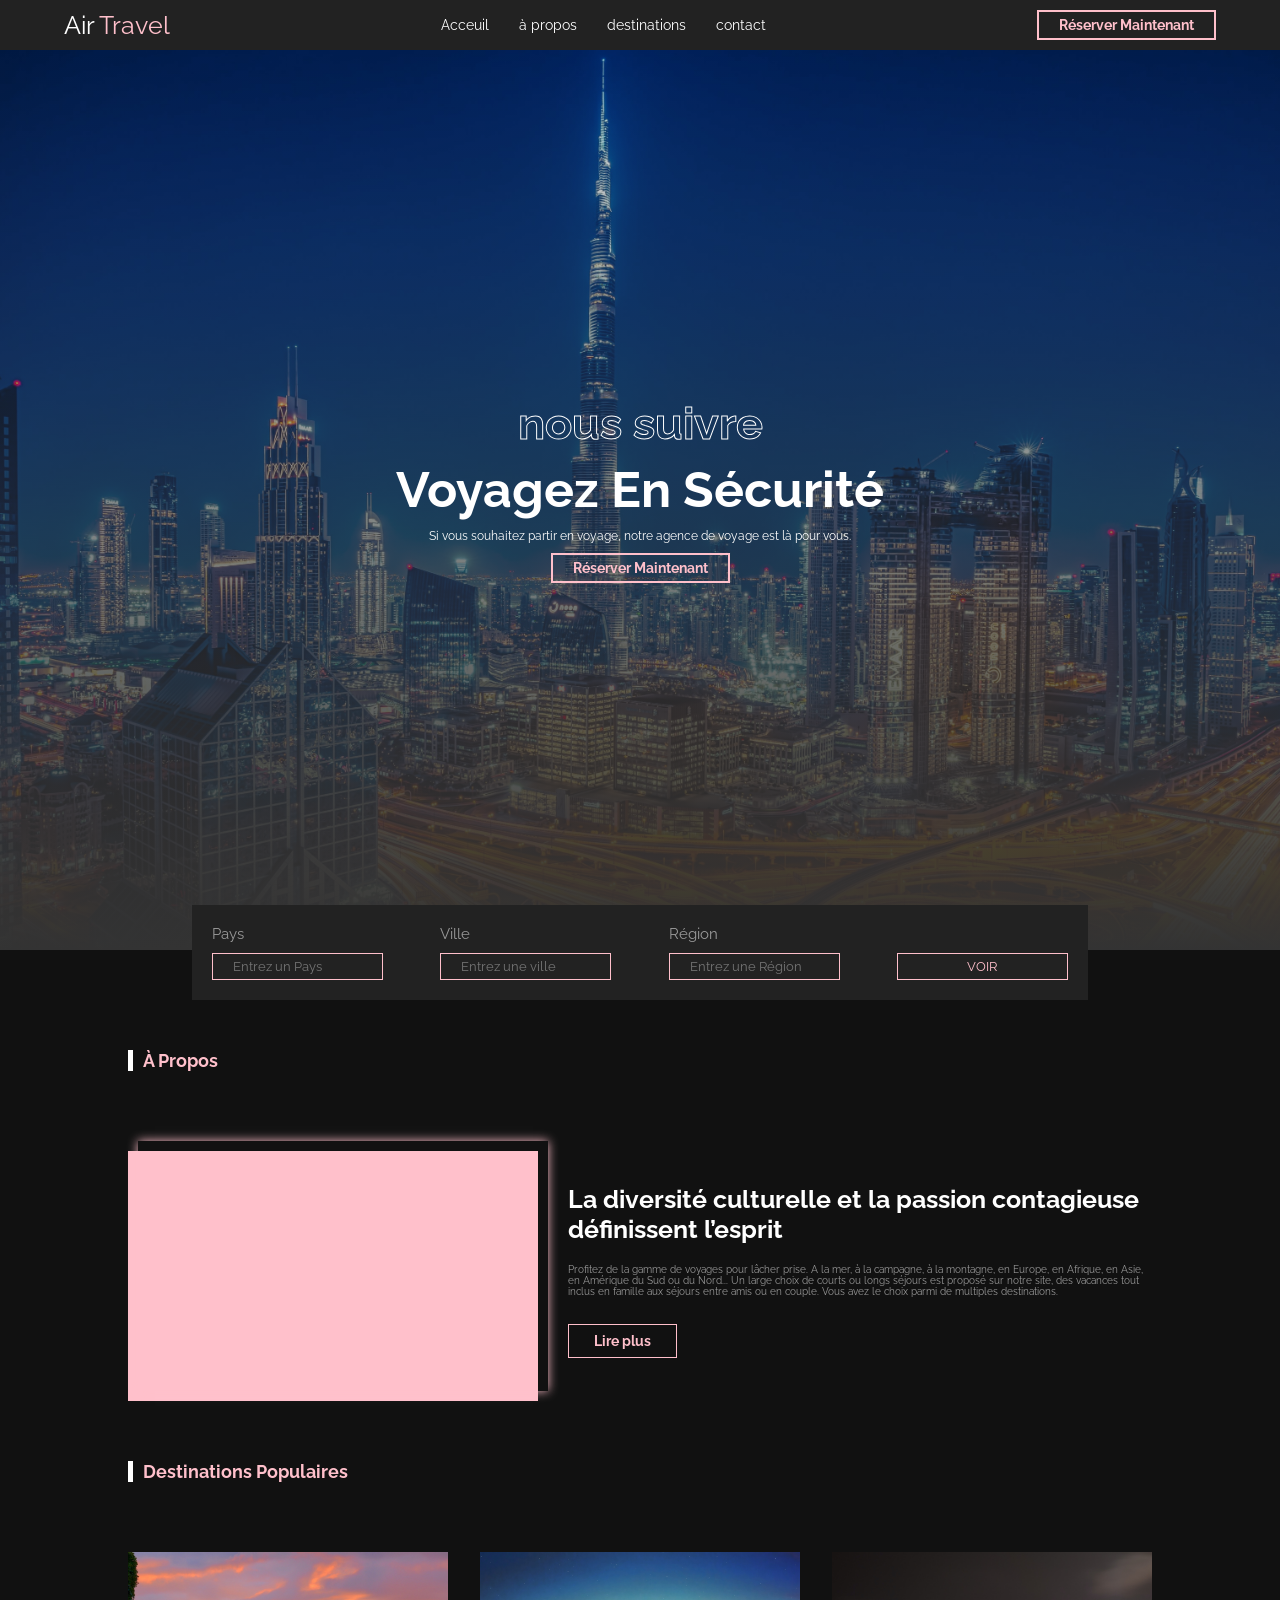
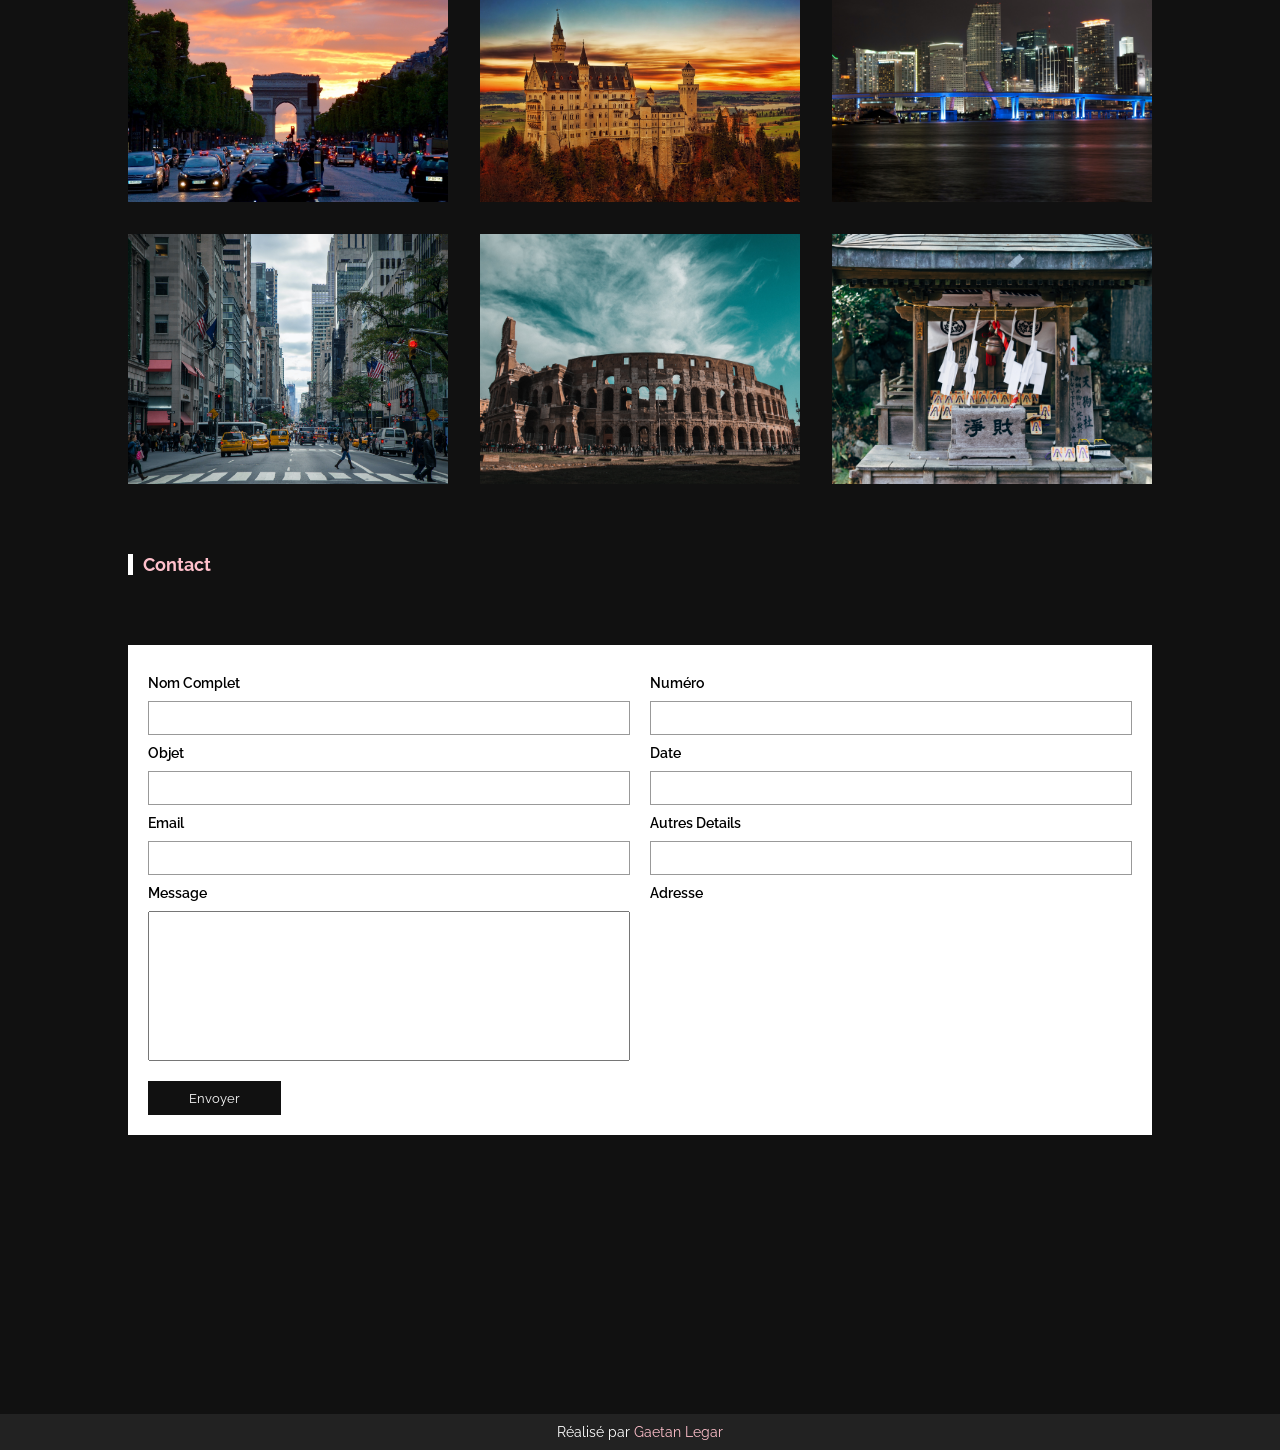
==== index.html @ fcd59e95 "ajout de mon clone de voyage" ====
<!DOCTYPE html>
<html lang="fr">
<head>
    <meta charset="UTF-8">
    <meta http-equiv="X-UA-Compatible" content="ie=edge">
    <meta name="viewport" content="width=device-width, initial-scale=1.0">
    <link rel="stylesheet" href="style.css">
    <title>agence de voyage</title>
   
</head>
<body>

    <header>
        <div class="logo">
            <a href="index.html"> <span>Air</span> Travel</a>
        </div>
        <ul class="menu">
            <li><a href="#">Acceuil</a></li>
            <li><a href="#a-propos">à propos</a></li>
            <li><a href="#popular-destination">destinations</a></li>
            <li><a href="#contact">contact</a></li>
        </ul>
        <a href="#" class="btn-reservation">Réserver Maintenant</a>

        <div class="responsive-menu"></div>
    </header>
    <!-- acceuil section -->

     <section id="home">
        <h2>Nous suivre</h2>
        <h4>Voyagez en Sécurité</h4>
        <p>Si vous souhaitez partir en voyage, notre agence de voyage est là pour vous.</p>
        <a href="#" class="btn-reservation home-btn">Réserver Maintenant</a>  
        <div class="find_trip">
            <form action="">
                <div>
                    <label>Pays</label>
                    <input type="text" placeholder="Entrez un Pays">
                </div>
                <div>
                    <label>Ville</label>
                    <input type="text" placeholder="Entrez une ville">
                </div>
                <div>
                    <label>Région</label>
                    <input type="text" placeholder="Entrez une Région">
                </div>
                <input type="submit" value="voir">
            </form>
        </div>
    </section>

    <!-- a propos section -->
    <section id="a-propos">
        <h1 class="title">à propos</h1> 
        <div class="img-desc">
            <div class="left">
                <video src="images/video.mp4" autoplay loop></video>
            </div>
             <div class="right">
                <h3>La diversité culturelle et la passion contagieuse définissent l’esprit</h3>
                <p>Profitez de la gamme de voyages pour lâcher prise. A la mer, à la campagne, à la montagne, en Europe, en Afrique, en Asie, en Amérique du Sud ou du Nord... Un large choix de courts ou longs séjours est proposé sur notre site, des vacances tout inclus en famille aux séjours entre amis ou en couple. Vous avez le choix parmi de multiples destinations.</p>
                <a href="#">Lire plus</a>
             </div>
         </div>

    </section>

    <!-- section destination -->
    <section id="popular-destination">
        <h1 class="title">Destinations populaires</h1> 
        <div class="content">
            <!-- box -->
            <div class="box">
                <img src="images/paris.jpg" alt="">
                <div class="content">
                    <h4>Paris</h4>
                    <p>Paris a gagné son titre de "Ville de l'Amour" </p>
                    <p>Grâce à son histoire riche, son ambiance enchanteresse et son pouvoir de faire naître des sentiments profonds. Que ce soit pour une escapade romantique, une demande en mariage ou une lune de miel, Paris demeure le théâtre privilégié des amoureux du monde entier.</p>
                    <a href="#">Voir plus</a>
                </div>
            </div>   
            <!-- box -->
            <!-- box -->
            <div class="box">
                <img src="images/moscou.jpg" alt="">
                <div class="content">
                    <h4>Moscou</h4>
                    <p>L’immense capitale russe recèle d’innombrables monuments et sites importants à visiter.</p>
                    <p>Les vestiges de l’Etat soviétique sont dispersés tout autour de la ville, les monuments nous rappellent les héros tombés au combat et les batailles victorieuses, tandis que les musées tentent d’analyser et de synthétiser le passé.</p>
                    <a href="#">Voir plus</a>
                </div>
            </div>   
            <!-- box -->
            <!-- box -->
            <div class="box">
                <img src="images/Miami.jpg" alt="">
                <div class="content">
                    <h4>Miami</h4>
                    <p>Miami est à bien des égards, l’une des villes les plus attirantes des États-Unis. </p>
                    <p>Lieu de rendez-vous des culturistes, haut lieu de la vie nocturne et adresse cosmopolite, Miami est une de ces villes aux multiples visages qui possèdent tout ce qu’il faut pour plaire à tout le monde : de sa gastronomie à ses pubs, bars et cafés branchés en passant par son sable fin et ses boutiques, jusque dans ses paysages environnants.</p>
                    <a href="#">Voir plus</a>
                </div>
            </div>   
            <!-- box -->
            <!-- box -->
            <div class="box">
                <img src="images/los-angeles.jpg" alt="">
                <div class="content">
                    <h4>Los Angeles</h4>
                    <p>Qui n’a jamais rêvé de prendre l’avion et de s’envoler vers les Etats-Unis pour visiter Los Angeles ?</p>
                    <p>Los Angeles est une destination touristique internationale, avec tout ce dont les voyageurs peuvent rêver :  des plages de rêve comme Santa Monica, Malibu, Venice Beach ou Long Beach, des stations de ski tout près, telles que Mountain High ou Mount Baldy; une vie nocturne particulièrement animée. En plus, elle est tout proche de Las Vegas.</p>
                    <a href="#">Voir plus</a>
                </div>
            </div>   
            <!-- box -->
            <!-- box -->
            <div class="box">
                <img src="images/rome.jpg" alt="">
                <div class="content">
                    <h4>Rome</h4>
                    <p>Capitale de l’Italie, Rome est l’une de ces villes remplies d’Histoire et d’aventures</p>
                    <p>Pour visiter Rome en bonne et due forme, il est appréciable de prendre une pause de temps en temps, tant pour s’éloigner de l’excitation de la ville que pour profiter d’une promenade relaxante. Dans les jardins de la Villa Borghese, qui est le plus grand parc de Rome, enfants et adultes peuvent marcher, faire du poney, et nourrir les nombreuses tortues qui se trouvent dans l’étang.
                       On peut également y admirer des monuments comme le temple d’Esculape. La Galerie Borghese est également très réputée, et plaira à ceux et celles fascinés par l’art et l’histoire.</p>
                    <a href="#">Voir plus</a>
                </div>
            </div>   
            <!-- box -->
            <!-- box -->
            <div class="box">
                <img src="images/tokio.jpg" alt="">
                <div class="content">
                    <h4>Tokio</h4>
                    <p>Visiter Tokyo, c’est se mesurer à une mégalopole de près de 14 millions d’habitants.</p>
                    <p>Pas d’inquiétude, car la capitale est, en fait, une mosaïque de quartiers, qui ont chacun une âme bien particulière. Chacun se visite facilement à pied, ou à vélo, et pour aller de l’un à l’autre, le métro s’apprivoise très facilement. Tout y est parfaitement indiqué, en alphabet romain et japonais, et il suffit de suivre les couleurs des lignes.
                       Vous allez constamment passer entre traditions ancestrales et vie futuriste, les deux formants un patchwork haut en couleur.</p>
                    <a href="#">Voir plus</a>
                </div>
            </div>   
            <!-- box -->
        </div>
    </section>

    <!--  contact section -->
    <section id="contact">
        <h1 class="title">Contact</h1>
        <form action="">
            <div class="left-right">
                <div class="left">
                    <label>Nom Complet</label>
                    <input type="text">
                    <label>Objet</label>
                    <input type="text">
                    <label>Email</label>
                    <input type="text">
                    <label>Message</label>
                    <textarea name="" id="" cols="30" rows="10"></textarea>
                </div>
                <div class="right">
                    <label>Numéro</label>
                    <input type="text">
                    <label>Date</label>
                    <input type="text">
                    <label>Autres Details</label>
                    <input type="text">
                    <label>Adresse</label>
                    <iframe src="https://www.google.com/maps/embed?pb=!1m18!1m12!1m3!1d2624.9916256937595!2d2.292292615509614!3d48.85837007928746!2m3!1f0!2f0!3f0!3m2!1i1024!2i768!4f13.1!3m3!1m2!1s0x47e66e2964e34e2d%3A0x8ddca9ee380ef7e0!2sTour%20Eiffel!5e0!3m2!1sfr!2sfr!4v1647531560805!5m2!1sfr!2sfr" width="600" height="450" style="border:0;" allowfullscreen="" loading="lazy"></iframe>
                </div>
            </div>
            <button>Envoyer</button>
        </form>
    </section>

    <footer>
        <p> Réalisé par <span>Gaetan Legar</span></p>
    </footer>


    <script>
        var toggle_menu = document.querySelector('.responsive-menu');
        var menu = document.querySelector('.menu');
        toggle_menu.onclick= function(){
             toggle_menu.classList.toggle('active');
             menu.classList.toggle('responsive')
        }
    </script>


</body>
</html>
---- style.css ----
@import url('https://fonts.googleapis.com/css2?family=Raleway:ital,wght@0,100..900;1,100..900&display=swap');

*{
    margin: 0;
    padding: 0;
    box-sizing: border-box;
    font-family: 'Raleway', sans-serif;
}
a {
    text-decoration: 0;
}
html {
    font-size: 62.5%;
    scroll-behavior: smooth;
    scroll-padding-top: 9px;
}
::-webkit-scrollbar {
    width: 8px;
}
::-webkit-scrollbar-thumb {
    background-color: #ccc;
}
body {
    background-color: #111;
}
section {
    margin-top: 50px;
}

header {
    background-color: #222;
    position: fixed;
    top: 0;
    left: 0;
    right: 0;
    z-index: 1000;
    display: flex;
    align-items: center;
    justify-content: space-between;
    height: 50px;
    padding: 0 5%;

}
header  .logo a {
    font-size: 25px;
    color: pink;
 
}
header  .logo a span {
    color: #fff;
}
.menu {
    display: flex;
    align-items: center;
}
.menu li  {
    margin: 0 15px;
    list-style-type: none;
}
.menu li a {
    color: #fff;
    font-size: 14px;
}
.btn-reservation {
    color: pink;
    font-size: 14px;
    border: 2px solid pink;
    padding: 5px 20px;
    transition: 0.5s;
    font-weight: bolder;
}
.btn-reservation:hover {
    background-color: pink;
    color: #fff;
 
}

/* Home acceuil CSS */

#home {
    background: linear-gradient(rgba(0,0,0,0.1),#333), url("images/img1.jpg");
    background-position: center;
    background-size: cover;
    height: 100vh;
    display: flex;
    align-items: center;
    justify-content: center;
    flex-direction: column;
    position: relative;
}
#home h2 {
    font-size: 45px;
    margin-bottom: 10px;
    -webkit-text-stroke: #fff 1.00px;
    color: transparent;
    text-transform: lowercase;
}
#home h4 {
    font-size: 50px;
    color: #fff;
    margin-bottom: 10px;
    text-transform: capitalize;
}
#home p {
    color: #fff;
    margin-bottom: 10px;
    font-size: 12px;
}
.home-btn {
    margin-bottom: 20px;
}

.find_trip {
    background-color: #222;
    padding: 20px;
    width: 70%;
    position: absolute;
    bottom: -50px;
}
.find_trip form {
    display: flex;
    justify-content: space-between;
    align-items: flex-end;
    width: 100%;
}
.find_trip form div , .find_trip form input[type="submit"]{
    display: flex;
    flex-direction: column;
    width: 20%;
}
.find_trip form label {
    color: #999;
    font-size: 15px;
    margin-bottom: 10px;
}
.find_trip form input {
    padding: 5px 20px;
    background-color: transparent;
    border: 1px solid pink;
    outline: 0;
    width: 100%;
    font-size: 13px;
    color: #fff;
}
.find_trip form input[type="submit"] {
    display: flex;
    align-items: center;
    text-transform: uppercase;
    color: pink;
    cursor: pointer;
    transition: 0.5s;
}
.find_trip form input[type="submit"]:hover {
    box-shadow: 0 0 10px pink;
}

/*A propos CSS*/
#a-propos {
    margin-top: 100px;
    margin-bottom: 50px;
    padding: 0 10%;
    width: 100%;
}
.title {
    text-transform: capitalize;
    margin: 70px 0;
    font-weight: bold;
    color: pink;
    position: relative;
    margin-left:15px;
    font-size: 18px;

}
.title::after {
    position: absolute;
    left: -15px;
    content: "";
    height: 100%;
    background-color: #fff;
    width: 5px;
}
.img-desc {
    display: flex;
    align-items: center;
    justify-content: space-between;
    width: 100%;
}

.img-desc .left {
    position: relative;
    margin-left: 10px;
    height: 250px;
    width: 40%;
}
.img-desc .right {
    width: 57%;
}

.img-desc .left video {
    width: 100%;
    height: 100%;
    position: relative;
    box-shadow: 0 0 10px pink;
}
.img-desc .left::after {
    position: absolute;
    bottom: -10px;
    right: 10px;
    content: "";
    height: 100%;
    background-color: pink;
    width: 100%;
    z-index: -1;
}
.img-desc .right h3 {
    color: #fff;
    font-size: 25px;
    margin-bottom: 20px;

}
.img-desc .right p {
    color: #999;
    font: 14px;
    margin-bottom: 36px;
}
.img-desc .right a {
    border: 1px solid pink;
    color: pink;
    font-size: 14px;
    padding: 8px 25px;
    font-weight: bold;
}

/*Destination CSS*/
#popular-destination {
    padding: 0 10% ;
    margin-bottom: 50px;
}
#popular-destination .content {
    display: grid;
    grid-template-columns: repeat(auto-fit, minmax(300px,1fr));
    gap: 32px;
}
#popular-destination .content .box {
    overflow: hidden;
    position: relative;
    height: 250px;
    transition: 0.5s;
}
#popular-destination .content .box img {
    height: 100%;
    width: 100%;
    object-fit: cover;
}
.box .content {
    position: absolute;
    top: 0;
    left: 0;
    height: 100%;
    width: 100%;
    background-color: #fff;
    text-align: center;
    align-items: center;
    transform: translateX(100%);
    transition: 0.5s;
}
.box .content  h4 {
    font-size: 25px;
    margin-bottom: 10px;
}
.box .content p {
    padding: 2px;
    font-size: 12px;
}
.box .content p:nth-child(3){
    margin-bottom: 25px;
}
.box .content a {
    margin-top: 60px;
    padding: 10px 60px;
    border: 2px solid pink;
    color: pink;
    font-weight: bold;
}
.box:hover {
    box-shadow: 0 0 10px pink;
}
.box:hover .content {
    transform: translateX(0);
}

/* Contact CSS */
#contact {
    padding: 0 10%;
    margin-bottom: 50px;
    height: 90vh;
}
#contact form {
    background-color: #fff;
    margin:auto;
    display: flex;
    flex-direction: column;
    padding: 20px;
}
.left-right {
    display: flex;
    justify-content: space-between;
    align-items: center;
    margin-bottom: 20px;
}
.left-right .left , .left-right .right  {
    display: flex;
    flex-direction: column;
    width: 49%;
}
#contact form label {
    font-size: 14px;
    padding: 10px 0;
    font-weight: 600
}
#contact form input {
    padding: 8px;
    outline: 0;
    border: 1px solid #999;
}

textarea {
    height: 150px;
    resize: none;
    outline: 0;
    width: 100%;
    padding: 10px;
}
#contact form input:focus , textarea:focus {
    border: 1px solid #29d9d5;
}
iframe {
    height: 150px;
    width: 100%;
}
#contact button {
    width: fit-content;
    padding: 8px 40px;
    background-color: #111;
    border: 1px solid #111;
    color: #fff;
    cursor: pointer;
    transition: 0.5s;
}
#contact button:hover {
    letter-spacing: 1px;
}

footer {
    width: 100%;
    background-color: #222;
    padding: 10px 0;
    font-size: 14px;
    text-align: center;
}
footer p {
    color: #fff;
}
footer p span {
    color: pink;
}

    .responsive-menu {
        display: none;
    }

/*Responsive*/
@media (max-width:750px) {
    header .menu {
        display: none;
    }
    .btn-reservation {
        display: none;
    }
    /*Home responsive*/
    #home h2 {
        font-size: 18px;
        -webkit-text-stroke: 0;
        color: #fff;
    }
    #home h4 {
        font-size: 28px;
    }
    #home p {
        text-align: center;
        font-size: 10px;
    }
    .find_trip {
        width: 100%;
        height: 200px;
    }
    .find_trip form {
        flex-wrap: wrap;
    }
    .find_trip form div {
        margin-top: 10px;
        flex-direction: column;
        width: 47%;
    }
    .find_trip form input[type="submit"]{
        width: 47%;
    }
    .home-btn {
        display:block;
    }
    /*Responsive A propos*/
    .img-desc {
        flex-direction: column;
        width: 100%;
    }
    .img-desc .left , .img-desc .right {
        width: 100%;
    }
    .img-desc .left video {
        width: 100%;
    }
    .img-desc .left::after {
        background-color: transparent;
    }
    .img-desc .left {
        margin-bottom: 20px;
    }

    /*Responsive menu*/
    .responsive-menu {
        width: 50px;
        height: 50px;
        display: flex;
        align-items: center;
        justify-content: center;
        position: relative;
        cursor: pointer;
    }
    .responsive-menu::after {
        position: absolute;
        content: "";
        height: 3px;
        background-color: pink;
        width: 28px;
        box-shadow: 0 10px 0 pink;
        transform: translateY(-10px);
        transition: 0.5s;
    }
    .responsive-menu.active::after {
        box-shadow: 0 0 0 pink; 
        transform: rotate(45deg);
    }
    .responsive-menu::before {
        position: absolute;
        content: "";
        height: 3px;
        background-color: pink;
        width: 28px;
        transform: translateY(10px);
        transition: 0.5s;
    }
    .responsive-menu.active::before {
        transform: rotate(-45deg);
    }
    header .menu.responsive {
        display: flex;
        position: absolute;
        top: 50px;
        right: 0;
        flex-direction: column;
        background-color: #222;
        align-items: unset;
        animation: animate-menu 1s forwards;
    }
    header .menu.responsive li {
        margin: 20px;
        width: 100px;
        padding-left: 20px;
    }

    @keyframes animate-menu {
        0% {
            transform: translateY(0);
        }
        100% {
            transform: translateY(100%);
        }
    }
}
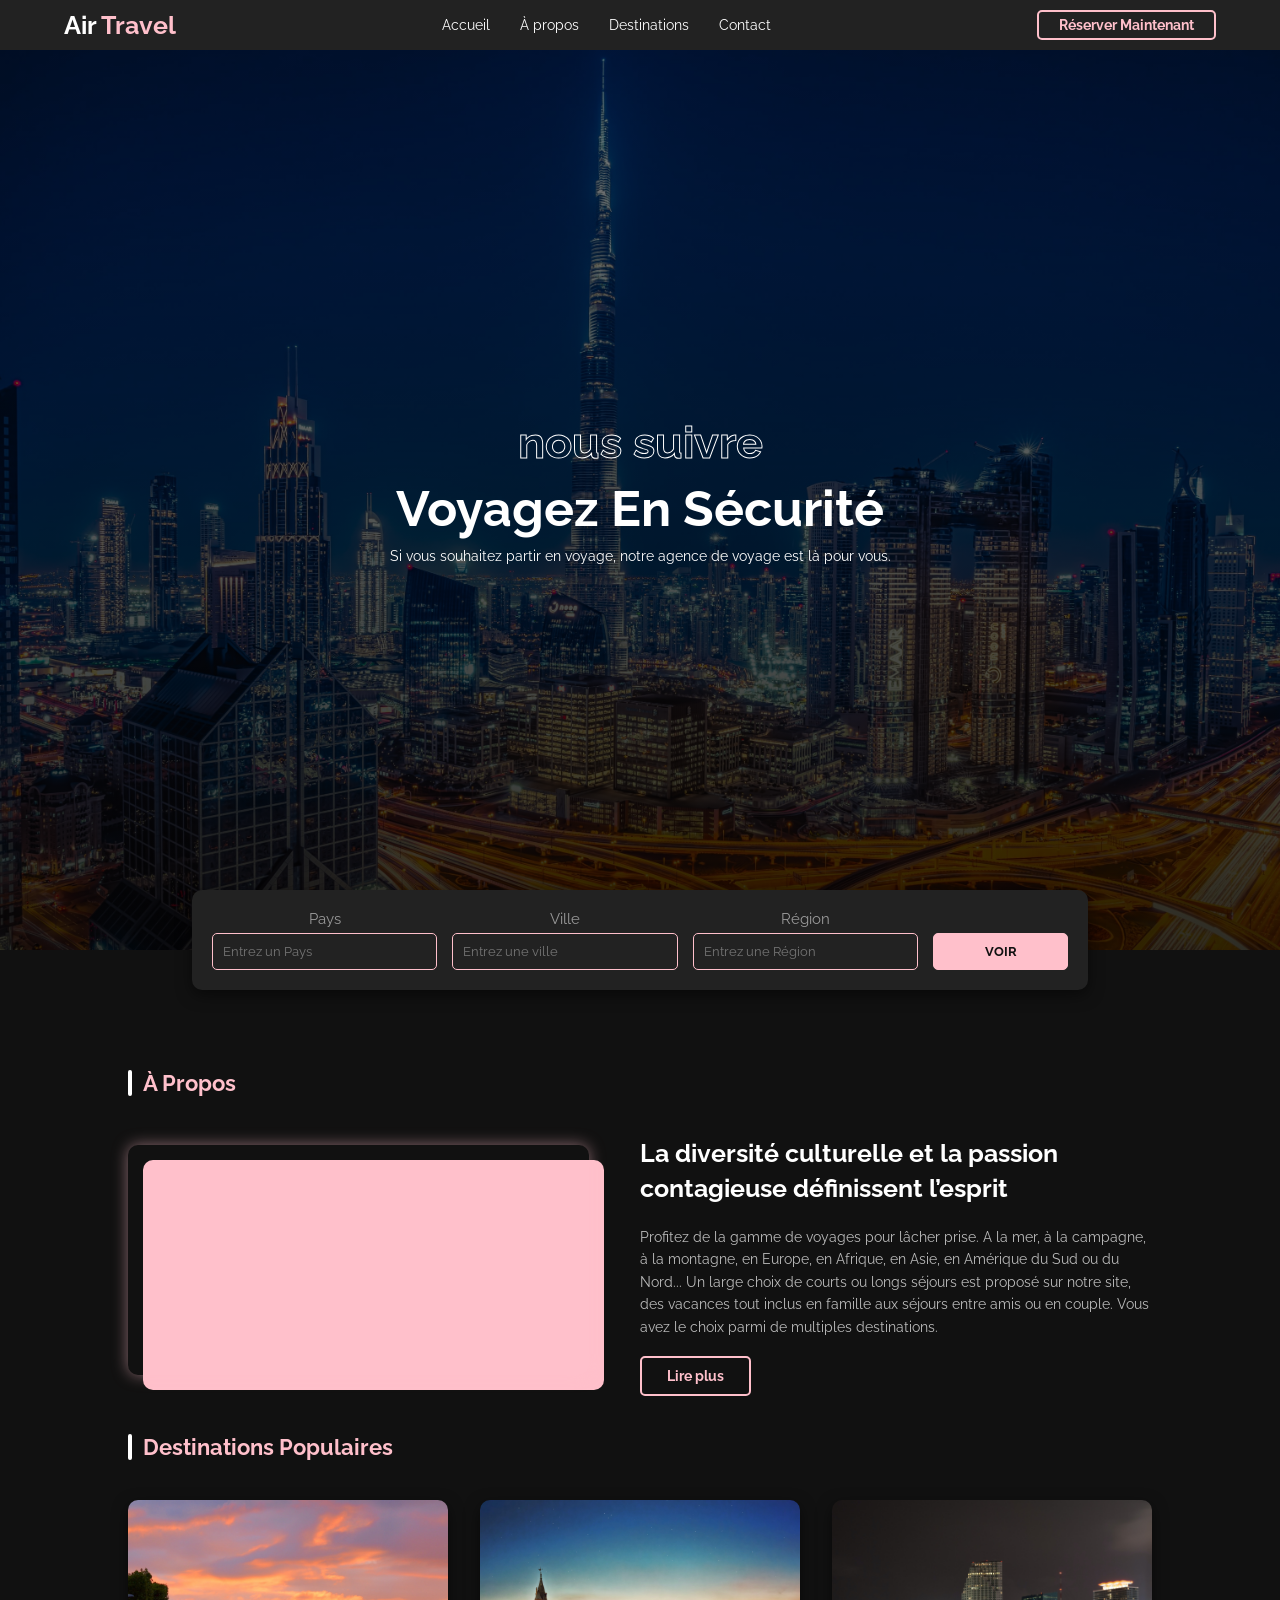
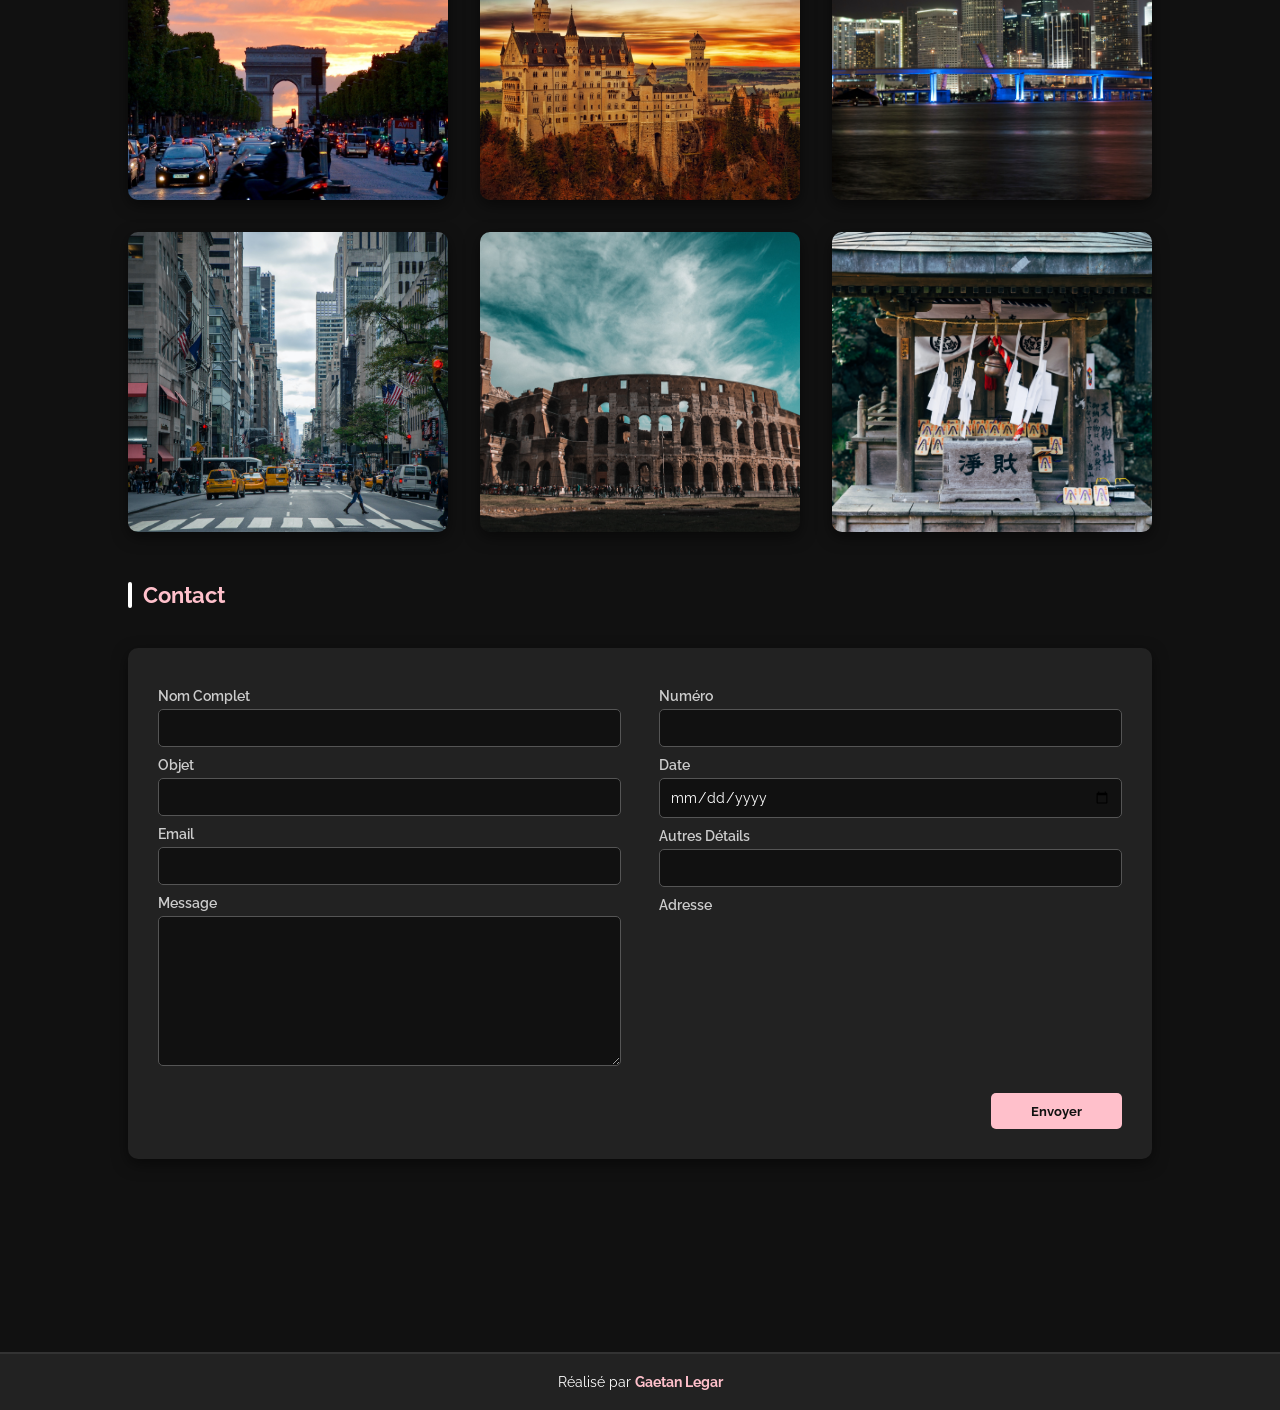
==== commit 544c6054: "Add files via upload" ====
--- a/index.html
+++ b/index.html
@@ -1,190 +1,167 @@
-<!DOCTYPE html>
-<html lang="fr">
-<head>
-    <meta charset="UTF-8">
-    <meta http-equiv="X-UA-Compatible" content="ie=edge">
-    <meta name="viewport" content="width=device-width, initial-scale=1.0">
-    <link rel="stylesheet" href="style.css">
-    <title>agence de voyage</title>
-   
-</head>
-<body>
-
-    <header>
-        <div class="logo">
-            <a href="index.html"> <span>Air</span> Travel</a>
-        </div>
-        <ul class="menu">
-            <li><a href="#">Acceuil</a></li>
-            <li><a href="#a-propos">à propos</a></li>
-            <li><a href="#popular-destination">destinations</a></li>
-            <li><a href="#contact">contact</a></li>
-        </ul>
-        <a href="#" class="btn-reservation">Réserver Maintenant</a>
-
-        <div class="responsive-menu"></div>
-    </header>
-    <!-- acceuil section -->
-
-     <section id="home">
-        <h2>Nous suivre</h2>
-        <h4>Voyagez en Sécurité</h4>
-        <p>Si vous souhaitez partir en voyage, notre agence de voyage est là pour vous.</p>
-        <a href="#" class="btn-reservation home-btn">Réserver Maintenant</a>  
-        <div class="find_trip">
-            <form action="">
-                <div>
-                    <label>Pays</label>
-                    <input type="text" placeholder="Entrez un Pays">
-                </div>
-                <div>
-                    <label>Ville</label>
-                    <input type="text" placeholder="Entrez une ville">
-                </div>
-                <div>
-                    <label>Région</label>
-                    <input type="text" placeholder="Entrez une Région">
-                </div>
-                <input type="submit" value="voir">
-            </form>
-        </div>
-    </section>
-
-    <!-- a propos section -->
-    <section id="a-propos">
-        <h1 class="title">à propos</h1> 
-        <div class="img-desc">
-            <div class="left">
-                <video src="images/video.mp4" autoplay loop></video>
-            </div>
-             <div class="right">
-                <h3>La diversité culturelle et la passion contagieuse définissent l’esprit</h3>
-                <p>Profitez de la gamme de voyages pour lâcher prise. A la mer, à la campagne, à la montagne, en Europe, en Afrique, en Asie, en Amérique du Sud ou du Nord... Un large choix de courts ou longs séjours est proposé sur notre site, des vacances tout inclus en famille aux séjours entre amis ou en couple. Vous avez le choix parmi de multiples destinations.</p>
-                <a href="#">Lire plus</a>
-             </div>
-         </div>
-
-    </section>
-
-    <!-- section destination -->
-    <section id="popular-destination">
-        <h1 class="title">Destinations populaires</h1> 
-        <div class="content">
-            <!-- box -->
-            <div class="box">
-                <img src="images/paris.jpg" alt="">
-                <div class="content">
-                    <h4>Paris</h4>
-                    <p>Paris a gagné son titre de "Ville de l'Amour" </p>
-                    <p>Grâce à son histoire riche, son ambiance enchanteresse et son pouvoir de faire naître des sentiments profonds. Que ce soit pour une escapade romantique, une demande en mariage ou une lune de miel, Paris demeure le théâtre privilégié des amoureux du monde entier.</p>
-                    <a href="#">Voir plus</a>
-                </div>
-            </div>   
-            <!-- box -->
-            <!-- box -->
-            <div class="box">
-                <img src="images/moscou.jpg" alt="">
-                <div class="content">
-                    <h4>Moscou</h4>
-                    <p>L’immense capitale russe recèle d’innombrables monuments et sites importants à visiter.</p>
-                    <p>Les vestiges de l’Etat soviétique sont dispersés tout autour de la ville, les monuments nous rappellent les héros tombés au combat et les batailles victorieuses, tandis que les musées tentent d’analyser et de synthétiser le passé.</p>
-                    <a href="#">Voir plus</a>
-                </div>
-            </div>   
-            <!-- box -->
-            <!-- box -->
-            <div class="box">
-                <img src="images/Miami.jpg" alt="">
-                <div class="content">
-                    <h4>Miami</h4>
-                    <p>Miami est à bien des égards, l’une des villes les plus attirantes des États-Unis. </p>
-                    <p>Lieu de rendez-vous des culturistes, haut lieu de la vie nocturne et adresse cosmopolite, Miami est une de ces villes aux multiples visages qui possèdent tout ce qu’il faut pour plaire à tout le monde : de sa gastronomie à ses pubs, bars et cafés branchés en passant par son sable fin et ses boutiques, jusque dans ses paysages environnants.</p>
-                    <a href="#">Voir plus</a>
-                </div>
-            </div>   
-            <!-- box -->
-            <!-- box -->
-            <div class="box">
-                <img src="images/los-angeles.jpg" alt="">
-                <div class="content">
-                    <h4>Los Angeles</h4>
-                    <p>Qui n’a jamais rêvé de prendre l’avion et de s’envoler vers les Etats-Unis pour visiter Los Angeles ?</p>
-                    <p>Los Angeles est une destination touristique internationale, avec tout ce dont les voyageurs peuvent rêver :  des plages de rêve comme Santa Monica, Malibu, Venice Beach ou Long Beach, des stations de ski tout près, telles que Mountain High ou Mount Baldy; une vie nocturne particulièrement animée. En plus, elle est tout proche de Las Vegas.</p>
-                    <a href="#">Voir plus</a>
-                </div>
-            </div>   
-            <!-- box -->
-            <!-- box -->
-            <div class="box">
-                <img src="images/rome.jpg" alt="">
-                <div class="content">
-                    <h4>Rome</h4>
-                    <p>Capitale de l’Italie, Rome est l’une de ces villes remplies d’Histoire et d’aventures</p>
-                    <p>Pour visiter Rome en bonne et due forme, il est appréciable de prendre une pause de temps en temps, tant pour s’éloigner de l’excitation de la ville que pour profiter d’une promenade relaxante. Dans les jardins de la Villa Borghese, qui est le plus grand parc de Rome, enfants et adultes peuvent marcher, faire du poney, et nourrir les nombreuses tortues qui se trouvent dans l’étang.
-                       On peut également y admirer des monuments comme le temple d’Esculape. La Galerie Borghese est également très réputée, et plaira à ceux et celles fascinés par l’art et l’histoire.</p>
-                    <a href="#">Voir plus</a>
-                </div>
-            </div>   
-            <!-- box -->
-            <!-- box -->
-            <div class="box">
-                <img src="images/tokio.jpg" alt="">
-                <div class="content">
-                    <h4>Tokio</h4>
-                    <p>Visiter Tokyo, c’est se mesurer à une mégalopole de près de 14 millions d’habitants.</p>
-                    <p>Pas d’inquiétude, car la capitale est, en fait, une mosaïque de quartiers, qui ont chacun une âme bien particulière. Chacun se visite facilement à pied, ou à vélo, et pour aller de l’un à l’autre, le métro s’apprivoise très facilement. Tout y est parfaitement indiqué, en alphabet romain et japonais, et il suffit de suivre les couleurs des lignes.
-                       Vous allez constamment passer entre traditions ancestrales et vie futuriste, les deux formants un patchwork haut en couleur.</p>
-                    <a href="#">Voir plus</a>
-                </div>
-            </div>   
-            <!-- box -->
-        </div>
-    </section>
-
-    <!--  contact section -->
-    <section id="contact">
-        <h1 class="title">Contact</h1>
-        <form action="">
-            <div class="left-right">
-                <div class="left">
-                    <label>Nom Complet</label>
-                    <input type="text">
-                    <label>Objet</label>
-                    <input type="text">
-                    <label>Email</label>
-                    <input type="text">
-                    <label>Message</label>
-                    <textarea name="" id="" cols="30" rows="10"></textarea>
-                </div>
-                <div class="right">
-                    <label>Numéro</label>
-                    <input type="text">
-                    <label>Date</label>
-                    <input type="text">
-                    <label>Autres Details</label>
-                    <input type="text">
-                    <label>Adresse</label>
-                    <iframe src="https://www.google.com/maps/embed?pb=!1m18!1m12!1m3!1d2624.9916256937595!2d2.292292615509614!3d48.85837007928746!2m3!1f0!2f0!3f0!3m2!1i1024!2i768!4f13.1!3m3!1m2!1s0x47e66e2964e34e2d%3A0x8ddca9ee380ef7e0!2sTour%20Eiffel!5e0!3m2!1sfr!2sfr!4v1647531560805!5m2!1sfr!2sfr" width="600" height="450" style="border:0;" allowfullscreen="" loading="lazy"></iframe>
-                </div>
-            </div>
-            <button>Envoyer</button>
-        </form>
-    </section>
-
-    <footer>
-        <p> Réalisé par <span>Gaetan Legar</span></p>
-    </footer>
-
-
-    <script>
-        var toggle_menu = document.querySelector('.responsive-menu');
-        var menu = document.querySelector('.menu');
-        toggle_menu.onclick= function(){
-             toggle_menu.classList.toggle('active');
-             menu.classList.toggle('responsive')
-        }
-    </script>
-
-
-</body>
+<!DOCTYPE html>
+<html lang="fr">
+<head>
+    <meta charset="UTF-8">
+    <meta http-equiv="X-UA-Compatible" content="ie=edge">
+    <meta name="viewport" content="width=device-width, initial-scale=1.0">
+    <link rel="stylesheet" href="style.css">
+    <title>Agence de Voyage</title>
+</head>
+<body>
+
+    <header>
+        <div class="logo">
+            <a href="index.html"> <span>Air</span> Travel</a>
+        </div>
+        <ul class="menu">
+            <li><a href="#">Accueil</a></li> <li><a href="#a-propos">À propos</a></li>
+            <li><a href="#popular-destination">Destinations</a></li>
+            <li><a href="#contact">Contact</a></li>
+        </ul>
+        <a href="#" class="btn-reservation">Réserver Maintenant</a>
+
+        <div class="responsive-menu"></div>
+    </header>
+
+    <section id="home">
+        <h2>Nous suivre</h2>
+        <h4>Voyagez en Sécurité</h4>
+        <p>Si vous souhaitez partir en voyage, notre agence de voyage est là pour vous.</p>
+        <a href="#" class="btn-reservation home-btn">Réserver Maintenant</a>  
+        <div class="find_trip">
+            <form action="">
+                <div>
+                    <label>Pays</label>
+                    <input type="text" placeholder="Entrez un Pays">
+                </div>
+                <div>
+                    <label>Ville</label>
+                    <input type="text" placeholder="Entrez une ville">
+                </div>
+                <div>
+                    <label>Région</label>
+                    <input type="text" placeholder="Entrez une Région">
+                </div>
+                <input type="submit" value="Voir">
+            </form>
+        </div>
+    </section>
+
+    <section id="a-propos">
+        <h1 class="title">À propos</h1> 
+        <div class="img-desc">
+            <div class="left">
+                <video src="images/video.mp4" autoplay loop muted></video>
+            </div>
+             <div class="right">
+                <h3>La diversité culturelle et la passion contagieuse définissent l’esprit</h3>
+                <p>Profitez de la gamme de voyages pour lâcher prise. A la mer, à la campagne, à la montagne, en Europe, en Afrique, en Asie, en Amérique du Sud ou du Nord... Un large choix de courts ou longs séjours est proposé sur notre site, des vacances tout inclus en famille aux séjours entre amis ou en couple. Vous avez le choix parmi de multiples destinations.</p>
+                <a href="#">Lire plus</a>
+             </div>
+         </div>
+    </section>
+
+    <section id="popular-destination">
+        <h1 class="title">Destinations populaires</h1> 
+        <div class="content">
+            <div class="box">
+                <img src="images/paris.jpg" alt="Paris">
+                <div class="box-overlay">
+                    <h4>Paris</h4>
+                    <p>Paris a gagné son titre de "Ville de l'Amour" </p>
+                    <p>Grâce à son histoire riche, son ambiance enchanteresse et son pouvoir de faire naître des sentiments profonds.</p>
+                    <a href="#">Voir plus</a>
+                </div>
+            </div>   
+            <div class="box">
+                <img src="images/moscou.jpg" alt="Moscou">
+                <div class="box-overlay">
+                    <h4>Moscou</h4>
+                    <p>L’immense capitale russe recèle d’innombrables monuments.</p>
+                    <p>Les vestiges de l’Etat soviétique sont dispersés tout autour de la ville.</p>
+                    <a href="#">Voir plus</a>
+                </div>
+            </div>   
+            <div class="box">
+                <img src="images/Miami.jpg" alt="Miami">
+                <div class="box-overlay">
+                    <h4>Miami</h4>
+                    <p>Miami est à bien des égards, l’une des villes les plus attirantes.</p>
+                    <p>Lieu de rendez-vous des culturistes, haut lieu de la vie nocturne et adresse cosmopolite.</p>
+                    <a href="#">Voir plus</a>
+                </div>
+            </div>   
+            <div class="box">
+                <img src="images/los-angeles.jpg" alt="Los Angeles">
+                <div class="box-overlay">
+                    <h4>Los Angeles</h4>
+                    <p>Qui n’a jamais rêvé de s’envoler vers Los Angeles ?</p>
+                    <p>Destination touristique internationale, avec des plages de rêve comme Santa Monica ou Malibu.</p>
+                    <a href="#">Voir plus</a>
+                </div>
+            </div>   
+            <div class="box">
+                <img src="images/rome.jpg" alt="Rome">
+                <div class="box-overlay">
+                    <h4>Rome</h4>
+                    <p>Capitale de l’Italie, remplies d’Histoire et d’aventures</p>
+                    <p>Pour visiter Rome en bonne et due forme, il est appréciable de prendre une pause dans les jardins.</p>
+                    <a href="#">Voir plus</a>
+                </div>
+            </div>   
+            <div class="box">
+                <img src="images/tokio.jpg" alt="Tokyo">
+                <div class="box-overlay">
+                    <h4>Tokyo</h4>
+                    <p>Visiter Tokyo, c’est se mesurer à une mégalopole vibrante.</p>
+                    <p>Un patchwork haut en couleur entre traditions ancestrales et vie futuriste.</p>
+                    <a href="#">Voir plus</a>
+                </div>
+            </div>   
+        </div>
+    </section>
+
+    <section id="contact">
+        <h1 class="title">Contact</h1>
+        <form action="">
+            <div class="left-right">
+                <div class="left">
+                    <label>Nom Complet</label>
+                    <input type="text">
+                    <label>Objet</label>
+                    <input type="text">
+                    <label>Email</label>
+                    <input type="email">
+                    <label>Message</label>
+                    <textarea name="" id="" cols="30" rows="10"></textarea>
+                </div>
+                <div class="right">
+                    <label>Numéro</label>
+                    <input type="text">
+                    <label>Date</label>
+                    <input type="date">
+                    <label>Autres Détails</label>
+                    <input type="text">
+                    <label>Adresse</label>
+                    <iframe src="https://maps.google.com/maps?q=Paris&t=&z=13&ie=UTF8&iwloc=&output=embed" width="600" height="450" style="border:0;" allowfullscreen="" loading="lazy"></iframe>
+                </div>
+            </div>
+            <button>Envoyer</button>
+        </form>
+    </section>
+
+    <footer>
+        <p> Réalisé par <span>Gaetan Legar</span></p>
+    </footer>
+
+    <script>
+        var toggle_menu = document.querySelector('.responsive-menu');
+        var menu = document.querySelector('.menu');
+        
+        toggle_menu.onclick = function() {
+             toggle_menu.classList.toggle('active');
+             menu.classList.toggle('responsive');
+        }
+    </script>
+</body>
 </html>
--- a/style.css
+++ b/style.css
@@ -1,489 +1,530 @@
-@import url('https://fonts.googleapis.com/css2?family=Raleway:ital,wght@0,100..900;1,100..900&display=swap');
-
-*{
-    margin: 0;
-    padding: 0;
-    box-sizing: border-box;
-    font-family: 'Raleway', sans-serif;
-}
-a {
-    text-decoration: 0;
-}
-html {
-    font-size: 62.5%;
-    scroll-behavior: smooth;
-    scroll-padding-top: 9px;
-}
-::-webkit-scrollbar {
-    width: 8px;
-}
-::-webkit-scrollbar-thumb {
-    background-color: #ccc;
-}
-body {
-    background-color: #111;
-}
-section {
-    margin-top: 50px;
-}
-
-header {
-    background-color: #222;
-    position: fixed;
-    top: 0;
-    left: 0;
-    right: 0;
-    z-index: 1000;
-    display: flex;
-    align-items: center;
-    justify-content: space-between;
-    height: 50px;
-    padding: 0 5%;
-
-}
-header  .logo a {
-    font-size: 25px;
-    color: pink;
- 
-}
-header  .logo a span {
-    color: #fff;
-}
-.menu {
-    display: flex;
-    align-items: center;
-}
-.menu li  {
-    margin: 0 15px;
-    list-style-type: none;
-}
-.menu li a {
-    color: #fff;
-    font-size: 14px;
-}
-.btn-reservation {
-    color: pink;
-    font-size: 14px;
-    border: 2px solid pink;
-    padding: 5px 20px;
-    transition: 0.5s;
-    font-weight: bolder;
-}
-.btn-reservation:hover {
-    background-color: pink;
-    color: #fff;
- 
-}
-
-/* Home acceuil CSS */
-
-#home {
-    background: linear-gradient(rgba(0,0,0,0.1),#333), url("images/img1.jpg");
-    background-position: center;
-    background-size: cover;
-    height: 100vh;
-    display: flex;
-    align-items: center;
-    justify-content: center;
-    flex-direction: column;
-    position: relative;
-}
-#home h2 {
-    font-size: 45px;
-    margin-bottom: 10px;
-    -webkit-text-stroke: #fff 1.00px;
-    color: transparent;
-    text-transform: lowercase;
-}
-#home h4 {
-    font-size: 50px;
-    color: #fff;
-    margin-bottom: 10px;
-    text-transform: capitalize;
-}
-#home p {
-    color: #fff;
-    margin-bottom: 10px;
-    font-size: 12px;
-}
-.home-btn {
-    margin-bottom: 20px;
-}
-
-.find_trip {
-    background-color: #222;
-    padding: 20px;
-    width: 70%;
-    position: absolute;
-    bottom: -50px;
-}
-.find_trip form {
-    display: flex;
-    justify-content: space-between;
-    align-items: flex-end;
-    width: 100%;
-}
-.find_trip form div , .find_trip form input[type="submit"]{
-    display: flex;
-    flex-direction: column;
-    width: 20%;
-}
-.find_trip form label {
-    color: #999;
-    font-size: 15px;
-    margin-bottom: 10px;
-}
-.find_trip form input {
-    padding: 5px 20px;
-    background-color: transparent;
-    border: 1px solid pink;
-    outline: 0;
-    width: 100%;
-    font-size: 13px;
-    color: #fff;
-}
-.find_trip form input[type="submit"] {
-    display: flex;
-    align-items: center;
-    text-transform: uppercase;
-    color: pink;
-    cursor: pointer;
-    transition: 0.5s;
-}
-.find_trip form input[type="submit"]:hover {
-    box-shadow: 0 0 10px pink;
-}
-
-/*A propos CSS*/
-#a-propos {
-    margin-top: 100px;
-    margin-bottom: 50px;
-    padding: 0 10%;
-    width: 100%;
-}
-.title {
-    text-transform: capitalize;
-    margin: 70px 0;
-    font-weight: bold;
-    color: pink;
-    position: relative;
-    margin-left:15px;
-    font-size: 18px;
-
-}
-.title::after {
-    position: absolute;
-    left: -15px;
-    content: "";
-    height: 100%;
-    background-color: #fff;
-    width: 5px;
-}
-.img-desc {
-    display: flex;
-    align-items: center;
-    justify-content: space-between;
-    width: 100%;
-}
-
-.img-desc .left {
-    position: relative;
-    margin-left: 10px;
-    height: 250px;
-    width: 40%;
-}
-.img-desc .right {
-    width: 57%;
-}
-
-.img-desc .left video {
-    width: 100%;
-    height: 100%;
-    position: relative;
-    box-shadow: 0 0 10px pink;
-}
-.img-desc .left::after {
-    position: absolute;
-    bottom: -10px;
-    right: 10px;
-    content: "";
-    height: 100%;
-    background-color: pink;
-    width: 100%;
-    z-index: -1;
-}
-.img-desc .right h3 {
-    color: #fff;
-    font-size: 25px;
-    margin-bottom: 20px;
-
-}
-.img-desc .right p {
-    color: #999;
-    font: 14px;
-    margin-bottom: 36px;
-}
-.img-desc .right a {
-    border: 1px solid pink;
-    color: pink;
-    font-size: 14px;
-    padding: 8px 25px;
-    font-weight: bold;
-}
-
-/*Destination CSS*/
-#popular-destination {
-    padding: 0 10% ;
-    margin-bottom: 50px;
-}
-#popular-destination .content {
-    display: grid;
-    grid-template-columns: repeat(auto-fit, minmax(300px,1fr));
-    gap: 32px;
-}
-#popular-destination .content .box {
-    overflow: hidden;
-    position: relative;
-    height: 250px;
-    transition: 0.5s;
-}
-#popular-destination .content .box img {
-    height: 100%;
-    width: 100%;
-    object-fit: cover;
-}
-.box .content {
-    position: absolute;
-    top: 0;
-    left: 0;
-    height: 100%;
-    width: 100%;
-    background-color: #fff;
-    text-align: center;
-    align-items: center;
-    transform: translateX(100%);
-    transition: 0.5s;
-}
-.box .content  h4 {
-    font-size: 25px;
-    margin-bottom: 10px;
-}
-.box .content p {
-    padding: 2px;
-    font-size: 12px;
-}
-.box .content p:nth-child(3){
-    margin-bottom: 25px;
-}
-.box .content a {
-    margin-top: 60px;
-    padding: 10px 60px;
-    border: 2px solid pink;
-    color: pink;
-    font-weight: bold;
-}
-.box:hover {
-    box-shadow: 0 0 10px pink;
-}
-.box:hover .content {
-    transform: translateX(0);
-}
-
-/* Contact CSS */
-#contact {
-    padding: 0 10%;
-    margin-bottom: 50px;
-    height: 90vh;
-}
-#contact form {
-    background-color: #fff;
-    margin:auto;
-    display: flex;
-    flex-direction: column;
-    padding: 20px;
-}
-.left-right {
-    display: flex;
-    justify-content: space-between;
-    align-items: center;
-    margin-bottom: 20px;
-}
-.left-right .left , .left-right .right  {
-    display: flex;
-    flex-direction: column;
-    width: 49%;
-}
-#contact form label {
-    font-size: 14px;
-    padding: 10px 0;
-    font-weight: 600
-}
-#contact form input {
-    padding: 8px;
-    outline: 0;
-    border: 1px solid #999;
-}
-
-textarea {
-    height: 150px;
-    resize: none;
-    outline: 0;
-    width: 100%;
-    padding: 10px;
-}
-#contact form input:focus , textarea:focus {
-    border: 1px solid #29d9d5;
-}
-iframe {
-    height: 150px;
-    width: 100%;
-}
-#contact button {
-    width: fit-content;
-    padding: 8px 40px;
-    background-color: #111;
-    border: 1px solid #111;
-    color: #fff;
-    cursor: pointer;
-    transition: 0.5s;
-}
-#contact button:hover {
-    letter-spacing: 1px;
-}
-
-footer {
-    width: 100%;
-    background-color: #222;
-    padding: 10px 0;
-    font-size: 14px;
-    text-align: center;
-}
-footer p {
-    color: #fff;
-}
-footer p span {
-    color: pink;
-}
-
-    .responsive-menu {
-        display: none;
-    }
-
-/*Responsive*/
-@media (max-width:750px) {
-    header .menu {
-        display: none;
-    }
-    .btn-reservation {
-        display: none;
-    }
-    /*Home responsive*/
-    #home h2 {
-        font-size: 18px;
-        -webkit-text-stroke: 0;
-        color: #fff;
-    }
-    #home h4 {
-        font-size: 28px;
-    }
-    #home p {
-        text-align: center;
-        font-size: 10px;
-    }
-    .find_trip {
-        width: 100%;
-        height: 200px;
-    }
-    .find_trip form {
-        flex-wrap: wrap;
-    }
-    .find_trip form div {
-        margin-top: 10px;
-        flex-direction: column;
-        width: 47%;
-    }
-    .find_trip form input[type="submit"]{
-        width: 47%;
-    }
-    .home-btn {
-        display:block;
-    }
-    /*Responsive A propos*/
-    .img-desc {
-        flex-direction: column;
-        width: 100%;
-    }
-    .img-desc .left , .img-desc .right {
-        width: 100%;
-    }
-    .img-desc .left video {
-        width: 100%;
-    }
-    .img-desc .left::after {
-        background-color: transparent;
-    }
-    .img-desc .left {
-        margin-bottom: 20px;
-    }
-
-    /*Responsive menu*/
-    .responsive-menu {
-        width: 50px;
-        height: 50px;
-        display: flex;
-        align-items: center;
-        justify-content: center;
-        position: relative;
-        cursor: pointer;
-    }
-    .responsive-menu::after {
-        position: absolute;
-        content: "";
-        height: 3px;
-        background-color: pink;
-        width: 28px;
-        box-shadow: 0 10px 0 pink;
-        transform: translateY(-10px);
-        transition: 0.5s;
-    }
-    .responsive-menu.active::after {
-        box-shadow: 0 0 0 pink; 
-        transform: rotate(45deg);
-    }
-    .responsive-menu::before {
-        position: absolute;
-        content: "";
-        height: 3px;
-        background-color: pink;
-        width: 28px;
-        transform: translateY(10px);
-        transition: 0.5s;
-    }
-    .responsive-menu.active::before {
-        transform: rotate(-45deg);
-    }
-    header .menu.responsive {
-        display: flex;
-        position: absolute;
-        top: 50px;
-        right: 0;
-        flex-direction: column;
-        background-color: #222;
-        align-items: unset;
-        animation: animate-menu 1s forwards;
-    }
-    header .menu.responsive li {
-        margin: 20px;
-        width: 100px;
-        padding-left: 20px;
-    }
-
-    @keyframes animate-menu {
-        0% {
-            transform: translateY(0);
-        }
-        100% {
-            transform: translateY(100%);
-        }
-    }
-}
+@import url('https://fonts.googleapis.com/css2?family=Raleway:ital,wght@0,100..900;1,100..900&display=swap');
+
+* {
+    margin: 0;
+    padding: 0;
+    box-sizing: border-box;
+    font-family: 'Raleway', sans-serif;
+}
+a {
+    text-decoration: none; /* Corrigé : 0 n'est pas valide en CSS pour ça */
+}
+html {
+    font-size: 62.5%;
+    scroll-behavior: smooth;
+    scroll-padding-top: 50px; /* Aligné avec la hauteur du header */
+}
+::-webkit-scrollbar {
+    width: 8px;
+}
+::-webkit-scrollbar-thumb {
+    background-color: #ccc;
+    border-radius: 10px;
+}
+body {
+    background-color: #111;
+    overflow-x: hidden; /* Empêche le scroll horizontal accidentel */
+}
+section {
+    margin-top: 50px;
+}
+
+/* --- HEADER --- */
+header {
+    background-color: #222;
+    position: fixed;
+    top: 0;
+    left: 0;
+    right: 0;
+    z-index: 1000;
+    display: flex;
+    align-items: center;
+    justify-content: space-between;
+    height: 50px;
+    padding: 0 5%;
+}
+header .logo a {
+    font-size: 25px;
+    color: pink;
+    font-weight: bold;
+}
+header .logo a span {
+    color: #fff;
+}
+.menu {
+    display: flex;
+    align-items: center;
+}
+.menu li {
+    margin: 0 15px;
+    list-style-type: none;
+}
+.menu li a {
+    color: #fff;
+    font-size: 14px;
+    transition: color 0.3s;
+}
+.menu li a:hover {
+    color: pink;
+}
+.btn-reservation {
+    color: pink;
+    font-size: 14px;
+    border: 2px solid pink;
+    padding: 5px 20px;
+    transition: 0.5s;
+    font-weight: bolder;
+    border-radius: 5px;
+}
+.btn-reservation:hover {
+    background-color: pink;
+    color: #111;
+}
+
+/* --- ACCUEIL --- */
+#home {
+    background: linear-gradient(rgba(0,0,0,0.5), rgba(0,0,0,0.8)), url("images/img1.jpg");
+    background-position: center;
+    background-size: cover;
+    height: 100vh;
+    display: flex;
+    align-items: center;
+    justify-content: center;
+    flex-direction: column;
+    position: relative;
+    padding: 0 20px;
+    text-align: center;
+}
+#home h2 {
+    font-size: 45px;
+    margin-bottom: 10px;
+    -webkit-text-stroke: 1px #fff; /* Corrigé la syntaxe */
+    color: transparent;
+    text-transform: lowercase;
+}
+#home h4 {
+    font-size: 50px;
+    color: #fff;
+    margin-bottom: 10px;
+    text-transform: capitalize;
+}
+#home p {
+    color: #fff;
+    margin-bottom: 20px;
+    font-size: 14px;
+}
+.home-btn {
+    display: none; /* Masqué sur PC, géré par le header */
+}
+
+/* --- RECHERCHE --- */
+.find_trip {
+    background-color: #222;
+    padding: 20px;
+    width: 70%;
+    position: absolute;
+    bottom: -40px;
+    border-radius: 10px;
+    box-shadow: 0 5px 15px rgba(0,0,0,0.5);
+}
+.find_trip form {
+    display: flex;
+    justify-content: space-between;
+    align-items: flex-end;
+    width: 100%;
+    gap: 15px;
+}
+.find_trip form div {
+    display: flex;
+    flex-direction: column;
+    flex: 1; /* Remplace les width: 20% fixes */
+}
+.find_trip form label {
+    color: #999;
+    font-size: 15px;
+    margin-bottom: 5px;
+}
+.find_trip form input {
+    padding: 10px;
+    background-color: transparent;
+    border: 1px solid pink;
+    outline: none;
+    width: 100%;
+    font-size: 13px;
+    color: #fff;
+    border-radius: 5px;
+}
+.find_trip form input[type="submit"] {
+    flex: 0.5;
+    padding: 10px;
+    text-transform: uppercase;
+    color: #111;
+    background-color: pink;
+    cursor: pointer;
+    transition: 0.3s;
+    font-weight: bold;
+}
+.find_trip form input[type="submit"]:hover {
+    box-shadow: 0 0 10px pink;
+}
+
+/* --- A PROPOS --- */
+#a-propos {
+    margin-top: 120px; /* Plus d'espace pour la barre de recherche */
+    margin-bottom: 50px;
+    padding: 0 10%;
+    width: 100%;
+}
+.title {
+    text-transform: capitalize;
+    margin: 40px 0;
+    font-weight: bold;
+    color: pink;
+    position: relative;
+    margin-left: 15px;
+    font-size: 22px;
+}
+.title::after {
+    position: absolute;
+    left: -15px;
+    top: 0;
+    content: "";
+    height: 100%;
+    background-color: #fff;
+    width: 4px;
+    border-radius: 5px;
+}
+.img-desc {
+    display: flex;
+    align-items: center;
+    justify-content: space-between;
+    width: 100%;
+    gap: 40px;
+}
+.img-desc .left {
+    position: relative;
+    width: 45%;
+}
+.img-desc .left video {
+    width: 100%;
+    display: block;
+    box-shadow: 0 0 15px rgba(255, 192, 203, 0.5);
+    border-radius: 10px;
+}
+.img-desc .left::after {
+    position: absolute;
+    bottom: -15px;
+    right: -15px;
+    content: "";
+    height: 100%;
+    width: 100%;
+    background-color: pink;
+    z-index: -1;
+    border-radius: 10px;
+}
+.img-desc .right {
+    width: 50%;
+}
+.img-desc .right h3 {
+    color: #fff;
+    font-size: 25px;
+    margin-bottom: 20px;
+    line-height: 1.4;
+}
+.img-desc .right p {
+    color: #bbb;
+    font-size: 14px;
+    margin-bottom: 30px;
+    line-height: 1.6;
+}
+.img-desc .right a {
+    border: 2px solid pink;
+    color: pink;
+    font-size: 14px;
+    padding: 10px 25px;
+    font-weight: bold;
+    border-radius: 5px;
+    transition: 0.3s;
+}
+.img-desc .right a:hover {
+    background: pink;
+    color: #111;
+}
+
+/* --- DESTINATIONS --- */
+#popular-destination {
+    padding: 0 10%;
+    margin-bottom: 50px;
+}
+#popular-destination .content {
+    display: grid;
+    grid-template-columns: repeat(auto-fit, minmax(300px, 1fr));
+    gap: 32px;
+}
+#popular-destination .content .box {
+    overflow: hidden;
+    position: relative;
+    height: 300px;
+    border-radius: 10px;
+    box-shadow: 0 5px 15px rgba(0,0,0,0.5);
+}
+#popular-destination .content .box img {
+    height: 100%;
+    width: 100%;
+    object-fit: cover;
+    transition: 0.5s;
+}
+/* Nouvelle classe pour éviter le conflit */
+.box .box-overlay {
+    position: absolute;
+    top: 0;
+    left: 0;
+    height: 100%;
+    width: 100%;
+    background-color: rgba(255, 255, 255, 0.95);
+    display: flex;
+    flex-direction: column;
+    justify-content: center;
+    align-items: center;
+    text-align: center;
+    padding: 20px;
+    transform: translateX(100%);
+    transition: transform 0.4s ease-in-out;
+}
+.box .box-overlay h4 {
+    font-size: 25px;
+    margin-bottom: 10px;
+    color: #111;
+}
+.box .box-overlay p {
+    font-size: 13px;
+    color: #444;
+    line-height: 1.5;
+    margin-bottom: 10px;
+}
+.box .box-overlay a {
+    margin-top: 15px;
+    padding: 8px 25px;
+    border: 2px solid pink;
+    color: pink;
+    font-weight: bold;
+    border-radius: 5px;
+    background: #111;
+    transition: 0.3s;
+}
+.box .box-overlay a:hover {
+    background: pink;
+    color: #111;
+}
+.box:hover img {
+    transform: scale(1.1);
+}
+.box:hover .box-overlay {
+    transform: translateX(0);
+}
+
+/* --- CONTACT --- */
+#contact {
+    padding: 0 10%;
+    margin-bottom: 50px;
+    min-height: 80vh;
+}
+#contact form {
+    background-color: #222; /* Changé pour coller au thème sombre */
+    margin: auto;
+    display: flex;
+    flex-direction: column;
+    padding: 30px;
+    border-radius: 10px;
+    box-shadow: 0 5px 15px rgba(0,0,0,0.5);
+}
+.left-right {
+    display: flex;
+    justify-content: space-between;
+    align-items: flex-start;
+    gap: 30px;
+    margin-bottom: 20px;
+}
+.left-right .left, .left-right .right {
+    display: flex;
+    flex-direction: column;
+    width: 48%;
+}
+#contact form label {
+    font-size: 14px;
+    padding: 10px 0 5px;
+    font-weight: 600;
+    color: #ccc;
+}
+#contact form input, textarea {
+    padding: 10px;
+    outline: none;
+    border: 1px solid #555;
+    background: #111;
+    color: #fff;
+    border-radius: 5px;
+    font-size: 14px;
+    transition: 0.3s;
+}
+textarea {
+    height: 150px;
+    resize: vertical;
+}
+#contact form input:focus, textarea:focus {
+    border-color: pink;
+    box-shadow: 0 0 5px rgba(255, 192, 203, 0.5);
+}
+iframe {
+    height: 150px;
+    width: 100%;
+    border-radius: 5px;
+    margin-top: 5px;
+}
+#contact button {
+    width: fit-content;
+    padding: 10px 40px;
+    background-color: pink;
+    border: none;
+    color: #111;
+    font-weight: bold;
+    cursor: pointer;
+    transition: 0.3s;
+    border-radius: 5px;
+    align-self: flex-end; /* Aligne le bouton à droite */
+}
+#contact button:hover {
+    letter-spacing: 1px;
+    box-shadow: 0 0 10px pink;
+}
+
+/* --- FOOTER --- */
+footer {
+    width: 100%;
+    background-color: #222;
+    padding: 20px 0;
+    font-size: 14px;
+    text-align: center;
+    border-top: 2px solid #333;
+}
+footer p {
+    color: #fff;
+}
+footer p span {
+    color: pink;
+    font-weight: bold;
+}
+
+/* --- RESPONSIVE MOBILE --- */
+.responsive-menu {
+    display: none;
+}
+
+@media (max-width: 850px) {
+    header .menu, .btn-reservation {
+        display: none;
+    }
+
+    /* Menu Hamburger */
+    .responsive-menu {
+        width: 30px;
+        height: 24px;
+        display: flex;
+        flex-direction: column;
+        justify-content: space-between;
+        cursor: pointer;
+        z-index: 1001;
+    }
+    .responsive-menu::before, .responsive-menu::after {
+        content: "";
+        height: 3px;
+        background-color: pink;
+        width: 100%;
+        border-radius: 5px;
+        transition: 0.3s;
+    }
+    .responsive-menu.active::before {
+        transform: translateY(10.5px) rotate(45deg);
+    }
+    .responsive-menu.active::after {
+        transform: translateY(-10.5px) rotate(-45deg);
+    }
+
+    /* Affichage du Menu Mobile */
+    header .menu.responsive {
+        display: flex;
+        position: fixed; /* Fixed pour couvrir tout l'écran */
+        top: 50px;
+        left: 0;
+        width: 100%;
+        height: calc(100vh - 50px);
+        flex-direction: column;
+        background-color: rgba(34, 34, 34, 0.95);
+        align-items: center;
+        justify-content: center;
+        backdrop-filter: blur(5px);
+    }
+    header .menu.responsive li {
+        margin: 20px 0;
+        text-align: center;
+    }
+    header .menu.responsive li a {
+        font-size: 20px;
+    }
+
+    /* Accueil Mobile */
+    #home h2 {
+        font-size: 25px;
+    }
+    #home h4 {
+        font-size: 30px;
+    }
+    .home-btn {
+        display: inline-block;
+        margin-top: 20px;
+    }
+
+    /* Barre de recherche Mobile */
+    .find_trip {
+        width: 90%;
+        height: auto; /* Corrigé : La box s'adapte au contenu */
+        padding-bottom: 20px;
+        bottom: -80px;
+    }
+    .find_trip form {
+        flex-direction: column;
+        gap: 10px;
+    }
+    .find_trip form div, .find_trip form input[type="submit"] {
+        width: 100%; /* Prend toute la largeur */
+    }
+
+    /* A propos Mobile */
+    #a-propos {
+        margin-top: 150px;
+    }
+    .img-desc {
+        flex-direction: column;
+    }
+    .img-desc .left, .img-desc .right {
+        width: 100%;
+    }
+    .img-desc .left::after {
+        display: none; /* Retire le carré rose décoratif sur mobile pour éviter les décalages */
+    }
+
+    /* Contact Mobile - LA CORRECTION ICI */
+    #contact {
+        padding: 0 5%;
+    }
+    .left-right {
+        flex-direction: column; /* Passe les colonnes l'une sous l'autre */
+        gap: 15px;
+    }
+    .left-right .left, .left-right .right {
+        width: 100%; /* Prend 100% de la largeur du formulaire */
+    }
+    #contact button {
+        align-self: center; /* Centre le bouton sur mobile */
+        width: 100%;
+    }
+}
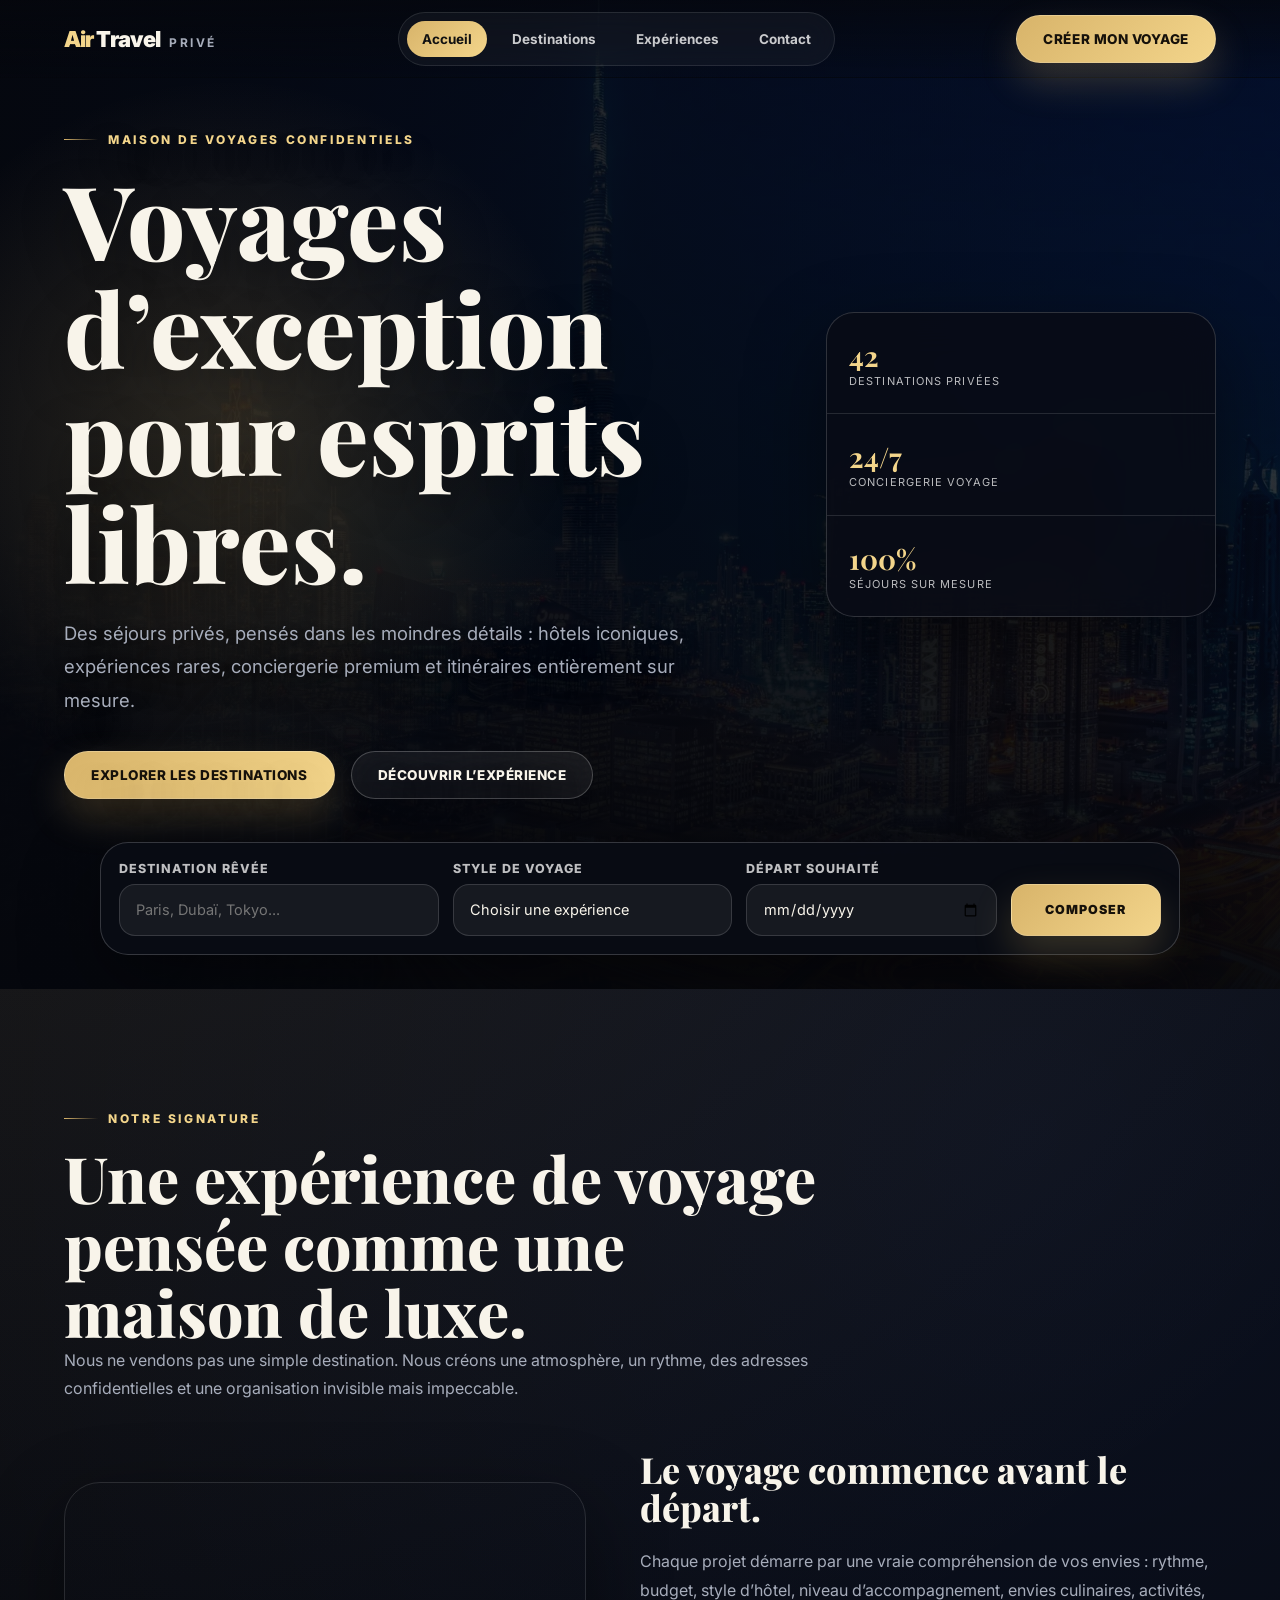
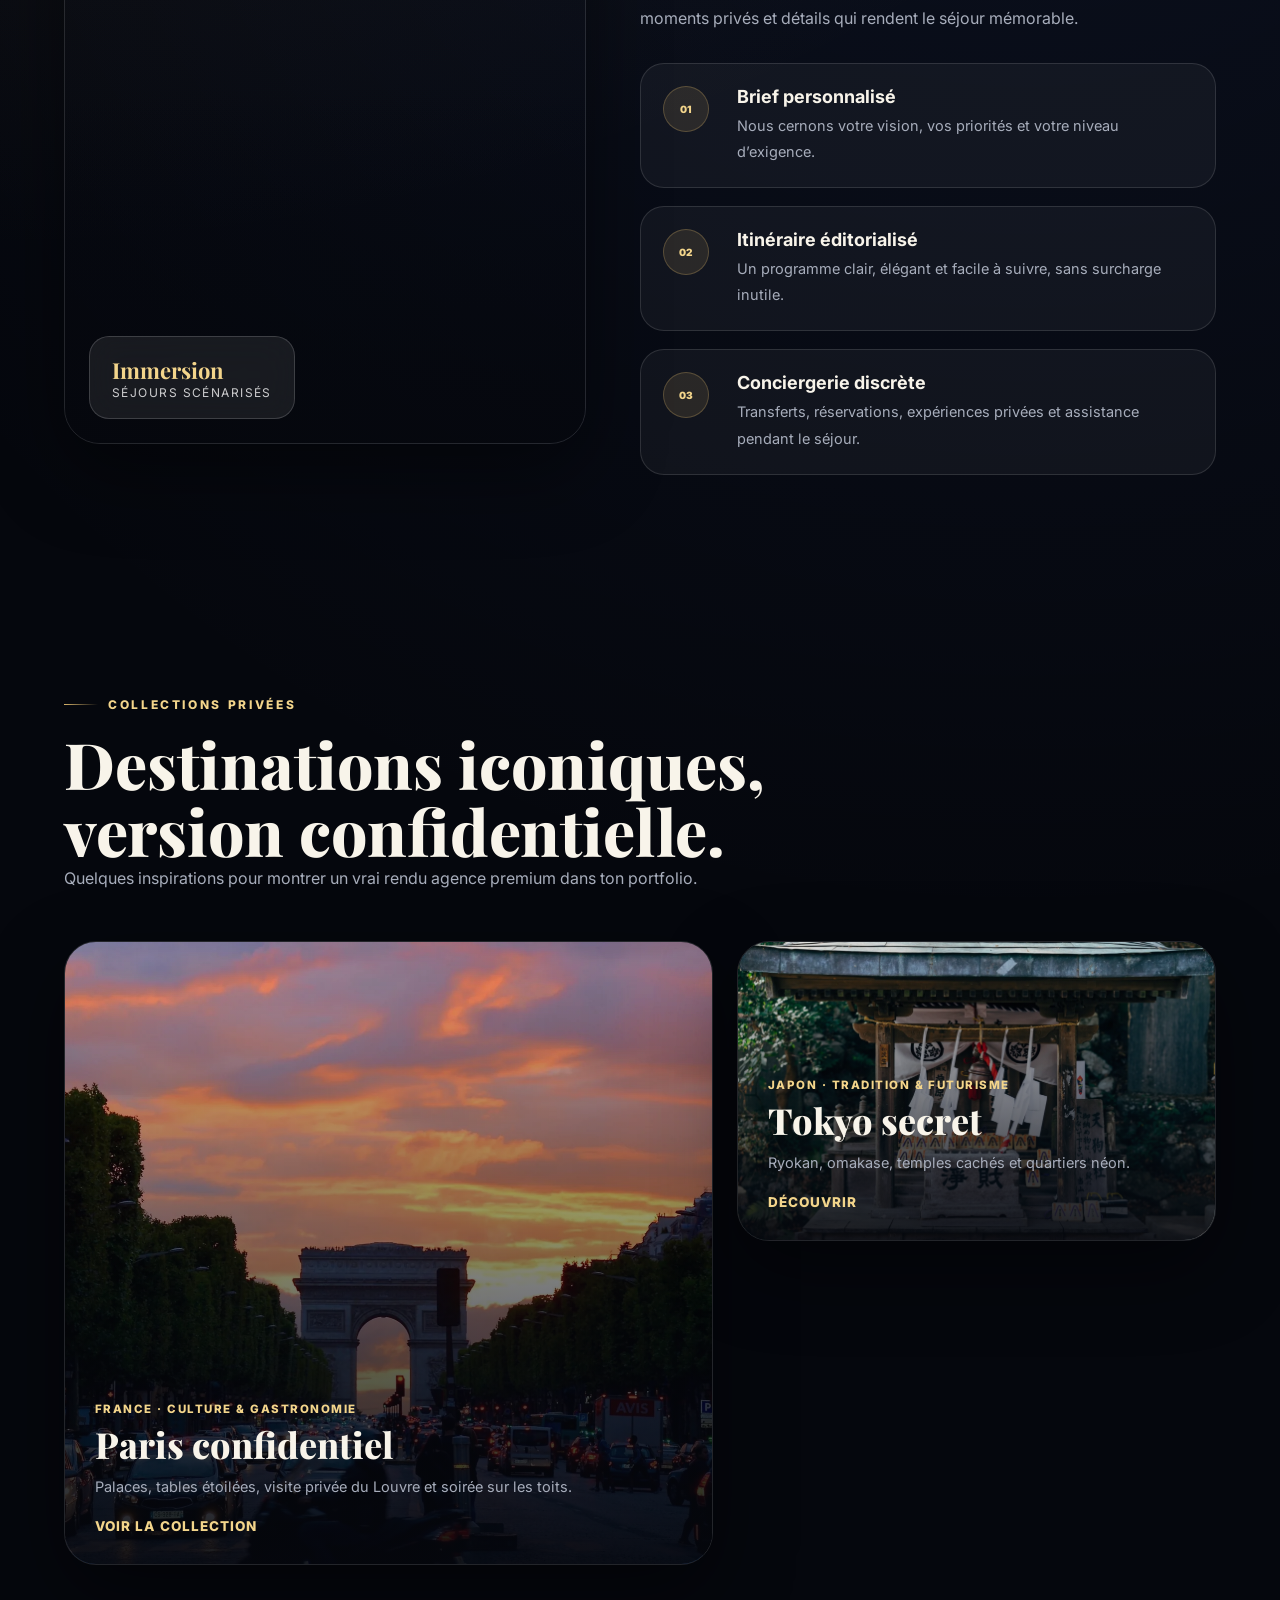
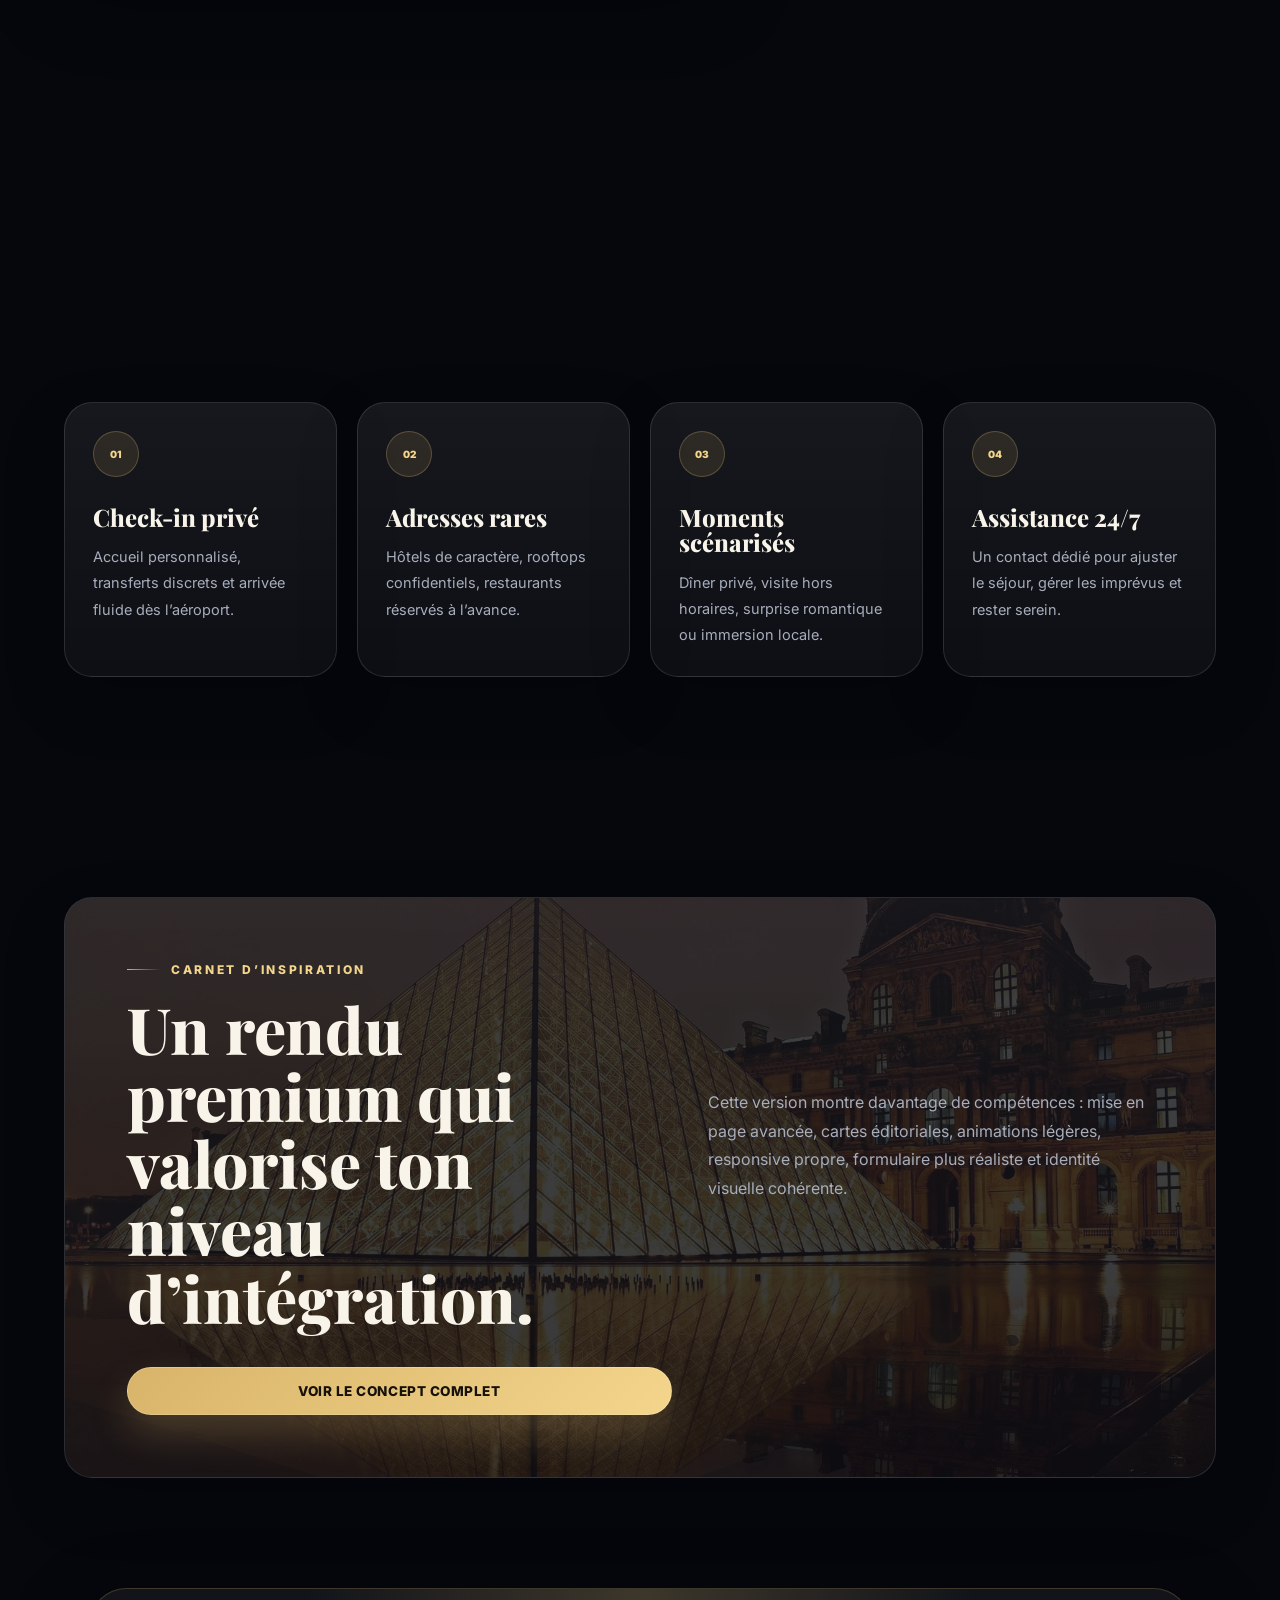
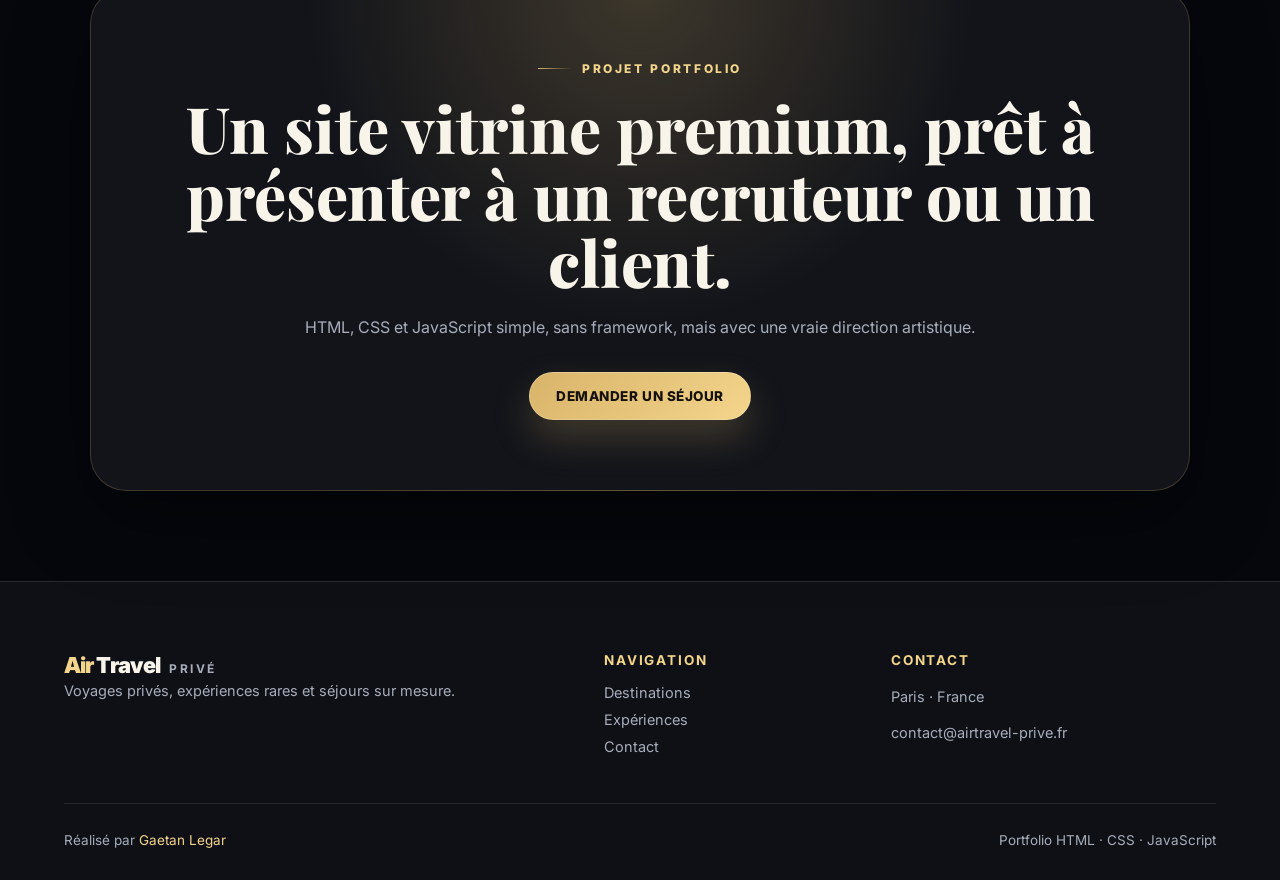
==== commit 27b51098: "Add files via upload" ====
--- a/index.html
+++ b/index.html
@@ -1,167 +1,273 @@
-<!DOCTYPE html>
-<html lang="fr">
-<head>
-    <meta charset="UTF-8">
-    <meta http-equiv="X-UA-Compatible" content="ie=edge">
-    <meta name="viewport" content="width=device-width, initial-scale=1.0">
-    <link rel="stylesheet" href="style.css">
-    <title>Agence de Voyage</title>
-</head>
-<body>
-
-    <header>
-        <div class="logo">
-            <a href="index.html"> <span>Air</span> Travel</a>
-        </div>
-        <ul class="menu">
-            <li><a href="#">Accueil</a></li> <li><a href="#a-propos">À propos</a></li>
-            <li><a href="#popular-destination">Destinations</a></li>
-            <li><a href="#contact">Contact</a></li>
-        </ul>
-        <a href="#" class="btn-reservation">Réserver Maintenant</a>
-
-        <div class="responsive-menu"></div>
-    </header>
-
-    <section id="home">
-        <h2>Nous suivre</h2>
-        <h4>Voyagez en Sécurité</h4>
-        <p>Si vous souhaitez partir en voyage, notre agence de voyage est là pour vous.</p>
-        <a href="#" class="btn-reservation home-btn">Réserver Maintenant</a>  
-        <div class="find_trip">
-            <form action="">
-                <div>
-                    <label>Pays</label>
-                    <input type="text" placeholder="Entrez un Pays">
-                </div>
-                <div>
-                    <label>Ville</label>
-                    <input type="text" placeholder="Entrez une ville">
-                </div>
-                <div>
-                    <label>Région</label>
-                    <input type="text" placeholder="Entrez une Région">
-                </div>
-                <input type="submit" value="Voir">
-            </form>
-        </div>
-    </section>
-
-    <section id="a-propos">
-        <h1 class="title">À propos</h1> 
-        <div class="img-desc">
-            <div class="left">
-                <video src="images/video.mp4" autoplay loop muted></video>
-            </div>
-             <div class="right">
-                <h3>La diversité culturelle et la passion contagieuse définissent l’esprit</h3>
-                <p>Profitez de la gamme de voyages pour lâcher prise. A la mer, à la campagne, à la montagne, en Europe, en Afrique, en Asie, en Amérique du Sud ou du Nord... Un large choix de courts ou longs séjours est proposé sur notre site, des vacances tout inclus en famille aux séjours entre amis ou en couple. Vous avez le choix parmi de multiples destinations.</p>
-                <a href="#">Lire plus</a>
-             </div>
-         </div>
-    </section>
-
-    <section id="popular-destination">
-        <h1 class="title">Destinations populaires</h1> 
-        <div class="content">
-            <div class="box">
-                <img src="images/paris.jpg" alt="Paris">
-                <div class="box-overlay">
-                    <h4>Paris</h4>
-                    <p>Paris a gagné son titre de "Ville de l'Amour" </p>
-                    <p>Grâce à son histoire riche, son ambiance enchanteresse et son pouvoir de faire naître des sentiments profonds.</p>
-                    <a href="#">Voir plus</a>
-                </div>
-            </div>   
-            <div class="box">
-                <img src="images/moscou.jpg" alt="Moscou">
-                <div class="box-overlay">
-                    <h4>Moscou</h4>
-                    <p>L’immense capitale russe recèle d’innombrables monuments.</p>
-                    <p>Les vestiges de l’Etat soviétique sont dispersés tout autour de la ville.</p>
-                    <a href="#">Voir plus</a>
-                </div>
-            </div>   
-            <div class="box">
-                <img src="images/Miami.jpg" alt="Miami">
-                <div class="box-overlay">
-                    <h4>Miami</h4>
-                    <p>Miami est à bien des égards, l’une des villes les plus attirantes.</p>
-                    <p>Lieu de rendez-vous des culturistes, haut lieu de la vie nocturne et adresse cosmopolite.</p>
-                    <a href="#">Voir plus</a>
-                </div>
-            </div>   
-            <div class="box">
-                <img src="images/los-angeles.jpg" alt="Los Angeles">
-                <div class="box-overlay">
-                    <h4>Los Angeles</h4>
-                    <p>Qui n’a jamais rêvé de s’envoler vers Los Angeles ?</p>
-                    <p>Destination touristique internationale, avec des plages de rêve comme Santa Monica ou Malibu.</p>
-                    <a href="#">Voir plus</a>
-                </div>
-            </div>   
-            <div class="box">
-                <img src="images/rome.jpg" alt="Rome">
-                <div class="box-overlay">
-                    <h4>Rome</h4>
-                    <p>Capitale de l’Italie, remplies d’Histoire et d’aventures</p>
-                    <p>Pour visiter Rome en bonne et due forme, il est appréciable de prendre une pause dans les jardins.</p>
-                    <a href="#">Voir plus</a>
-                </div>
-            </div>   
-            <div class="box">
-                <img src="images/tokio.jpg" alt="Tokyo">
-                <div class="box-overlay">
-                    <h4>Tokyo</h4>
-                    <p>Visiter Tokyo, c’est se mesurer à une mégalopole vibrante.</p>
-                    <p>Un patchwork haut en couleur entre traditions ancestrales et vie futuriste.</p>
-                    <a href="#">Voir plus</a>
-                </div>
-            </div>   
-        </div>
-    </section>
-
-    <section id="contact">
-        <h1 class="title">Contact</h1>
-        <form action="">
-            <div class="left-right">
-                <div class="left">
-                    <label>Nom Complet</label>
-                    <input type="text">
-                    <label>Objet</label>
-                    <input type="text">
-                    <label>Email</label>
-                    <input type="email">
-                    <label>Message</label>
-                    <textarea name="" id="" cols="30" rows="10"></textarea>
-                </div>
-                <div class="right">
-                    <label>Numéro</label>
-                    <input type="text">
-                    <label>Date</label>
-                    <input type="date">
-                    <label>Autres Détails</label>
-                    <input type="text">
-                    <label>Adresse</label>
-                    <iframe src="https://maps.google.com/maps?q=Paris&t=&z=13&ie=UTF8&iwloc=&output=embed" width="600" height="450" style="border:0;" allowfullscreen="" loading="lazy"></iframe>
-                </div>
-            </div>
-            <button>Envoyer</button>
-        </form>
-    </section>
-
-    <footer>
-        <p> Réalisé par <span>Gaetan Legar</span></p>
-    </footer>
-
-    <script>
-        var toggle_menu = document.querySelector('.responsive-menu');
-        var menu = document.querySelector('.menu');
-        
-        toggle_menu.onclick = function() {
-             toggle_menu.classList.toggle('active');
-             menu.classList.toggle('responsive');
-        }
-    </script>
-</body>
-</html>+<!DOCTYPE html>
+<html lang="fr">
+<head>
+    <meta charset="UTF-8">
+    <meta http-equiv="X-UA-Compatible" content="IE=edge">
+    <meta name="viewport" content="width=device-width, initial-scale=1.0">
+    <meta name="description" content="Maison de voyages ultra premium : séjours privés, destinations iconiques, expériences exclusives et conciergerie sur mesure.">
+    <link rel="stylesheet" href="style.css">
+    <title>Air Travel Privé | Voyages ultra premium</title>
+</head>
+<body data-page="accueil">
+
+    <!-- HEADER -->
+    <header class="site-header">
+        <a href="index.html" class="logo" aria-label="Retour à l'accueil">
+            <span>Air</span> Travel <strong>Privé</strong>
+        </a>
+
+        <nav class="main-nav" aria-label="Navigation principale">
+            <ul class="menu">
+                <li><a href="index.html" data-link="accueil">Accueil</a></li>
+                <li><a href="destinations.html" data-link="destinations">Destinations</a></li>
+                <li><a href="experiences.html" data-link="experiences">Expériences</a></li>
+                <li><a href="contact.html" data-link="contact">Contact</a></li>
+            </ul>
+        </nav>
+
+        <a href="contact.html" class="btn-header">Créer mon voyage</a>
+        <button class="responsive-menu" type="button" aria-label="Ouvrir le menu">
+            <span></span>
+            <span></span>
+            <span></span>
+        </button>
+    </header>
+
+    <!-- HERO -->
+    <section id="home" class="hero hero-home">
+        <div class="hero-background">
+            <img src="images/hero-dubai.webp" alt="Skyline de Dubaï de nuit avec tours illuminées">
+        </div>
+        <div class="hero-overlay"></div>
+
+        <div class="hero-content reveal">
+            <span class="eyebrow">Maison de voyages confidentiels</span>
+            <h1>Voyages d’exception pour esprits libres.</h1>
+            <p>
+                Des séjours privés, pensés dans les moindres détails : hôtels iconiques,
+                expériences rares, conciergerie premium et itinéraires entièrement sur mesure.
+            </p>
+            <div class="hero-actions">
+                <a href="destinations.html" class="btn-primary">Explorer les destinations</a>
+                <a href="experiences.html" class="btn-secondary">Découvrir l’expérience</a>
+            </div>
+        </div>
+
+        <div class="hero-stats reveal">
+            <div>
+                <strong>42</strong>
+                <span>destinations privées</span>
+            </div>
+            <div>
+                <strong>24/7</strong>
+                <span>conciergerie voyage</span>
+            </div>
+            <div>
+                <strong>100%</strong>
+                <span>séjours sur mesure</span>
+            </div>
+        </div>
+
+        <div class="find-trip reveal">
+            <form action="contact.html">
+                <div>
+                    <label for="destination">Destination rêvée</label>
+                    <input type="text" id="destination" name="destination" placeholder="Paris, Dubaï, Tokyo...">
+                </div>
+                <div>
+                    <label for="style">Style de voyage</label>
+                    <select id="style" name="style">
+                        <option value="">Choisir une expérience</option>
+                        <option>City break premium</option>
+                        <option>Voyage romantique</option>
+                        <option>Culture & patrimoine</option>
+                        <option>Retraite bien-être</option>
+                    </select>
+                </div>
+                <div>
+                    <label for="date">Départ souhaité</label>
+                    <input type="date" id="date" name="date">
+                </div>
+                <button type="submit">Composer</button>
+            </form>
+        </div>
+    </section>
+
+    <!-- SIGNATURE -->
+    <section id="signature" class="section signature-section">
+        <div class="section-heading reveal">
+            <span class="eyebrow">Notre signature</span>
+            <h2>Une expérience de voyage pensée comme une maison de luxe.</h2>
+            <p>
+                Nous ne vendons pas une simple destination. Nous créons une atmosphère,
+                un rythme, des adresses confidentielles et une organisation invisible mais impeccable.
+            </p>
+        </div>
+
+        <div class="signature-grid">
+            <div class="signature-video reveal">
+                <video src="images/about-video.mp4" autoplay loop muted playsinline></video>
+                <div class="video-badge">
+                    <strong>Immersion</strong>
+                    <span>séjours scénarisés</span>
+                </div>
+            </div>
+
+            <div class="signature-content reveal">
+                <h3>Le voyage commence avant le départ.</h3>
+                <p>
+                    Chaque projet démarre par une vraie compréhension de vos envies : rythme,
+                    budget, style d’hôtel, niveau d’accompagnement, envies culinaires, activités,
+                    moments privés et détails qui rendent le séjour mémorable.
+                </p>
+
+                <div class="signature-list">
+                    <article>
+                        <span>01</span>
+                        <div>
+                            <h4>Brief personnalisé</h4>
+                            <p>Nous cernons votre vision, vos priorités et votre niveau d’exigence.</p>
+                        </div>
+                    </article>
+                    <article>
+                        <span>02</span>
+                        <div>
+                            <h4>Itinéraire éditorialisé</h4>
+                            <p>Un programme clair, élégant et facile à suivre, sans surcharge inutile.</p>
+                        </div>
+                    </article>
+                    <article>
+                        <span>03</span>
+                        <div>
+                            <h4>Conciergerie discrète</h4>
+                            <p>Transferts, réservations, expériences privées et assistance pendant le séjour.</p>
+                        </div>
+                    </article>
+                </div>
+            </div>
+        </div>
+    </section>
+
+    <!-- DESTINATIONS PREVIEW -->
+    <section id="popular-destination" class="section destinations-preview">
+        <div class="section-heading reveal">
+            <span class="eyebrow">Collections privées</span>
+            <h2>Destinations iconiques, version confidentielle.</h2>
+            <p>Quelques inspirations pour montrer un vrai rendu agence premium dans ton portfolio.</p>
+        </div>
+
+        <div class="destination-grid">
+            <article class="destination-card large-card reveal">
+                <img src="images/paris.webp" alt="Arc de Triomphe à Paris au coucher du soleil">
+                <div class="card-content">
+                    <span>France · Culture & gastronomie</span>
+                    <h3>Paris confidentiel</h3>
+                    <p>Palaces, tables étoilées, visite privée du Louvre et soirée sur les toits.</p>
+                    <a href="destinations.html">Voir la collection</a>
+                </div>
+            </article>
+
+            <article class="destination-card reveal">
+                <img src="images/tokyo.webp" alt="Sanctuaire japonais traditionnel dans un jardin">
+                <div class="card-content">
+                    <span>Japon · Tradition & futurisme</span>
+                    <h3>Tokyo secret</h3>
+                    <p>Ryokan, omakase, temples cachés et quartiers néon.</p>
+                    <a href="destinations.html">Découvrir</a>
+                </div>
+            </article>
+
+            <article class="destination-card reveal">
+                <img src="images/miami.webp" alt="Skyline de Miami de nuit depuis l'eau">
+                <div class="card-content">
+                    <span>USA · Riviera urbaine</span>
+                    <h3>Miami lifestyle</h3>
+                    <p>Suites ocean view, yacht privé et art contemporain.</p>
+                    <a href="destinations.html">Découvrir</a>
+                </div>
+            </article>
+        </div>
+    </section>
+
+    <!-- EXPERIENCES -->
+    <section class="section experience-strip">
+        <div class="section-heading reveal">
+            <span class="eyebrow">Expériences exclusives</span>
+            <h2>Des détails qui changent tout.</h2>
+        </div>
+
+        <div class="experience-grid">
+            <article class="experience-card reveal">
+                <span>01</span>
+                <h3>Check-in privé</h3>
+                <p>Accueil personnalisé, transferts discrets et arrivée fluide dès l’aéroport.</p>
+            </article>
+            <article class="experience-card reveal">
+                <span>02</span>
+                <h3>Adresses rares</h3>
+                <p>Hôtels de caractère, rooftops confidentiels, restaurants réservés à l’avance.</p>
+            </article>
+            <article class="experience-card reveal">
+                <span>03</span>
+                <h3>Moments scénarisés</h3>
+                <p>Dîner privé, visite hors horaires, surprise romantique ou immersion locale.</p>
+            </article>
+            <article class="experience-card reveal">
+                <span>04</span>
+                <h3>Assistance 24/7</h3>
+                <p>Un contact dédié pour ajuster le séjour, gérer les imprévus et rester serein.</p>
+            </article>
+        </div>
+    </section>
+
+    <!-- JOURNAL -->
+    <section class="section journal-section">
+        <div class="journal-card reveal">
+            <div>
+                <span class="eyebrow">Carnet d’inspiration</span>
+                <h2>Un rendu premium qui valorise ton niveau d’intégration.</h2>
+            </div>
+            <p>
+                Cette version montre davantage de compétences : mise en page avancée, cartes éditoriales,
+                animations légères, responsive propre, formulaire plus réaliste et identité visuelle cohérente.
+            </p>
+            <a href="experiences.html" class="btn-primary">Voir le concept complet</a>
+        </div>
+    </section>
+
+    <!-- CTA -->
+    <section class="section cta-section reveal">
+        <span class="eyebrow">Projet portfolio</span>
+        <h2>Un site vitrine premium, prêt à présenter à un recruteur ou un client.</h2>
+        <p>HTML, CSS et JavaScript simple, sans framework, mais avec une vraie direction artistique.</p>
+        <a href="contact.html" class="btn-primary">Demander un séjour</a>
+    </section>
+
+    <!-- FOOTER -->
+    <footer>
+        <div class="footer-content">
+            <div>
+                <a href="index.html" class="footer-logo"><span>Air</span> Travel <strong>Privé</strong></a>
+                <p>Voyages privés, expériences rares et séjours sur mesure.</p>
+            </div>
+            <div>
+                <h4>Navigation</h4>
+                <a href="destinations.html">Destinations</a>
+                <a href="experiences.html">Expériences</a>
+                <a href="contact.html">Contact</a>
+            </div>
+            <div>
+                <h4>Contact</h4>
+                <p>Paris · France</p>
+                <p>contact@airtravel-prive.fr</p>
+            </div>
+        </div>
+        <div class="footer-bottom">
+            <p>Réalisé par <span>Gaetan Legar</span></p>
+            <p>Portfolio HTML · CSS · JavaScript</p>
+        </div>
+    </footer>
+
+    <script src="script.js"></script>
+</body>
+</html>
--- a/style.css
+++ b/style.css
@@ -1,530 +1,1503 @@
-@import url('https://fonts.googleapis.com/css2?family=Raleway:ital,wght@0,100..900;1,100..900&display=swap');
-
-* {
-    margin: 0;
-    padding: 0;
-    box-sizing: border-box;
-    font-family: 'Raleway', sans-serif;
-}
-a {
-    text-decoration: none; /* Corrigé : 0 n'est pas valide en CSS pour ça */
-}
-html {
-    font-size: 62.5%;
-    scroll-behavior: smooth;
-    scroll-padding-top: 50px; /* Aligné avec la hauteur du header */
-}
-::-webkit-scrollbar {
-    width: 8px;
-}
-::-webkit-scrollbar-thumb {
-    background-color: #ccc;
-    border-radius: 10px;
-}
-body {
-    background-color: #111;
-    overflow-x: hidden; /* Empêche le scroll horizontal accidentel */
-}
-section {
-    margin-top: 50px;
-}
-
-/* --- HEADER --- */
-header {
-    background-color: #222;
-    position: fixed;
-    top: 0;
-    left: 0;
-    right: 0;
-    z-index: 1000;
-    display: flex;
-    align-items: center;
-    justify-content: space-between;
-    height: 50px;
-    padding: 0 5%;
-}
-header .logo a {
-    font-size: 25px;
-    color: pink;
-    font-weight: bold;
-}
-header .logo a span {
-    color: #fff;
-}
-.menu {
-    display: flex;
-    align-items: center;
-}
-.menu li {
-    margin: 0 15px;
-    list-style-type: none;
-}
-.menu li a {
-    color: #fff;
-    font-size: 14px;
-    transition: color 0.3s;
-}
-.menu li a:hover {
-    color: pink;
-}
-.btn-reservation {
-    color: pink;
-    font-size: 14px;
-    border: 2px solid pink;
-    padding: 5px 20px;
-    transition: 0.5s;
-    font-weight: bolder;
-    border-radius: 5px;
-}
-.btn-reservation:hover {
-    background-color: pink;
-    color: #111;
-}
-
-/* --- ACCUEIL --- */
-#home {
-    background: linear-gradient(rgba(0,0,0,0.5), rgba(0,0,0,0.8)), url("images/img1.jpg");
-    background-position: center;
-    background-size: cover;
-    height: 100vh;
-    display: flex;
-    align-items: center;
-    justify-content: center;
-    flex-direction: column;
-    position: relative;
-    padding: 0 20px;
-    text-align: center;
-}
-#home h2 {
-    font-size: 45px;
-    margin-bottom: 10px;
-    -webkit-text-stroke: 1px #fff; /* Corrigé la syntaxe */
-    color: transparent;
-    text-transform: lowercase;
-}
-#home h4 {
-    font-size: 50px;
-    color: #fff;
-    margin-bottom: 10px;
-    text-transform: capitalize;
-}
-#home p {
-    color: #fff;
-    margin-bottom: 20px;
-    font-size: 14px;
-}
-.home-btn {
-    display: none; /* Masqué sur PC, géré par le header */
-}
-
-/* --- RECHERCHE --- */
-.find_trip {
-    background-color: #222;
-    padding: 20px;
-    width: 70%;
-    position: absolute;
-    bottom: -40px;
-    border-radius: 10px;
-    box-shadow: 0 5px 15px rgba(0,0,0,0.5);
-}
-.find_trip form {
-    display: flex;
-    justify-content: space-between;
-    align-items: flex-end;
-    width: 100%;
-    gap: 15px;
-}
-.find_trip form div {
-    display: flex;
-    flex-direction: column;
-    flex: 1; /* Remplace les width: 20% fixes */
-}
-.find_trip form label {
-    color: #999;
-    font-size: 15px;
-    margin-bottom: 5px;
-}
-.find_trip form input {
-    padding: 10px;
-    background-color: transparent;
-    border: 1px solid pink;
-    outline: none;
-    width: 100%;
-    font-size: 13px;
-    color: #fff;
-    border-radius: 5px;
-}
-.find_trip form input[type="submit"] {
-    flex: 0.5;
-    padding: 10px;
-    text-transform: uppercase;
-    color: #111;
-    background-color: pink;
-    cursor: pointer;
-    transition: 0.3s;
-    font-weight: bold;
-}
-.find_trip form input[type="submit"]:hover {
-    box-shadow: 0 0 10px pink;
-}
-
-/* --- A PROPOS --- */
-#a-propos {
-    margin-top: 120px; /* Plus d'espace pour la barre de recherche */
-    margin-bottom: 50px;
-    padding: 0 10%;
-    width: 100%;
-}
-.title {
-    text-transform: capitalize;
-    margin: 40px 0;
-    font-weight: bold;
-    color: pink;
-    position: relative;
-    margin-left: 15px;
-    font-size: 22px;
-}
-.title::after {
-    position: absolute;
-    left: -15px;
-    top: 0;
-    content: "";
-    height: 100%;
-    background-color: #fff;
-    width: 4px;
-    border-radius: 5px;
-}
-.img-desc {
-    display: flex;
-    align-items: center;
-    justify-content: space-between;
-    width: 100%;
-    gap: 40px;
-}
-.img-desc .left {
-    position: relative;
-    width: 45%;
-}
-.img-desc .left video {
-    width: 100%;
-    display: block;
-    box-shadow: 0 0 15px rgba(255, 192, 203, 0.5);
-    border-radius: 10px;
-}
-.img-desc .left::after {
-    position: absolute;
-    bottom: -15px;
-    right: -15px;
-    content: "";
-    height: 100%;
-    width: 100%;
-    background-color: pink;
-    z-index: -1;
-    border-radius: 10px;
-}
-.img-desc .right {
-    width: 50%;
-}
-.img-desc .right h3 {
-    color: #fff;
-    font-size: 25px;
-    margin-bottom: 20px;
-    line-height: 1.4;
-}
-.img-desc .right p {
-    color: #bbb;
-    font-size: 14px;
-    margin-bottom: 30px;
-    line-height: 1.6;
-}
-.img-desc .right a {
-    border: 2px solid pink;
-    color: pink;
-    font-size: 14px;
-    padding: 10px 25px;
-    font-weight: bold;
-    border-radius: 5px;
-    transition: 0.3s;
-}
-.img-desc .right a:hover {
-    background: pink;
-    color: #111;
-}
-
-/* --- DESTINATIONS --- */
-#popular-destination {
-    padding: 0 10%;
-    margin-bottom: 50px;
-}
-#popular-destination .content {
-    display: grid;
-    grid-template-columns: repeat(auto-fit, minmax(300px, 1fr));
-    gap: 32px;
-}
-#popular-destination .content .box {
-    overflow: hidden;
-    position: relative;
-    height: 300px;
-    border-radius: 10px;
-    box-shadow: 0 5px 15px rgba(0,0,0,0.5);
-}
-#popular-destination .content .box img {
-    height: 100%;
-    width: 100%;
-    object-fit: cover;
-    transition: 0.5s;
-}
-/* Nouvelle classe pour éviter le conflit */
-.box .box-overlay {
-    position: absolute;
-    top: 0;
-    left: 0;
-    height: 100%;
-    width: 100%;
-    background-color: rgba(255, 255, 255, 0.95);
-    display: flex;
-    flex-direction: column;
-    justify-content: center;
-    align-items: center;
-    text-align: center;
-    padding: 20px;
-    transform: translateX(100%);
-    transition: transform 0.4s ease-in-out;
-}
-.box .box-overlay h4 {
-    font-size: 25px;
-    margin-bottom: 10px;
-    color: #111;
-}
-.box .box-overlay p {
-    font-size: 13px;
-    color: #444;
-    line-height: 1.5;
-    margin-bottom: 10px;
-}
-.box .box-overlay a {
-    margin-top: 15px;
-    padding: 8px 25px;
-    border: 2px solid pink;
-    color: pink;
-    font-weight: bold;
-    border-radius: 5px;
-    background: #111;
-    transition: 0.3s;
-}
-.box .box-overlay a:hover {
-    background: pink;
-    color: #111;
-}
-.box:hover img {
-    transform: scale(1.1);
-}
-.box:hover .box-overlay {
-    transform: translateX(0);
-}
-
-/* --- CONTACT --- */
-#contact {
-    padding: 0 10%;
-    margin-bottom: 50px;
-    min-height: 80vh;
-}
-#contact form {
-    background-color: #222; /* Changé pour coller au thème sombre */
-    margin: auto;
-    display: flex;
-    flex-direction: column;
-    padding: 30px;
-    border-radius: 10px;
-    box-shadow: 0 5px 15px rgba(0,0,0,0.5);
-}
-.left-right {
-    display: flex;
-    justify-content: space-between;
-    align-items: flex-start;
-    gap: 30px;
-    margin-bottom: 20px;
-}
-.left-right .left, .left-right .right {
-    display: flex;
-    flex-direction: column;
-    width: 48%;
-}
-#contact form label {
-    font-size: 14px;
-    padding: 10px 0 5px;
-    font-weight: 600;
-    color: #ccc;
-}
-#contact form input, textarea {
-    padding: 10px;
-    outline: none;
-    border: 1px solid #555;
-    background: #111;
-    color: #fff;
-    border-radius: 5px;
-    font-size: 14px;
-    transition: 0.3s;
-}
-textarea {
-    height: 150px;
-    resize: vertical;
-}
-#contact form input:focus, textarea:focus {
-    border-color: pink;
-    box-shadow: 0 0 5px rgba(255, 192, 203, 0.5);
-}
-iframe {
-    height: 150px;
-    width: 100%;
-    border-radius: 5px;
-    margin-top: 5px;
-}
-#contact button {
-    width: fit-content;
-    padding: 10px 40px;
-    background-color: pink;
-    border: none;
-    color: #111;
-    font-weight: bold;
-    cursor: pointer;
-    transition: 0.3s;
-    border-radius: 5px;
-    align-self: flex-end; /* Aligne le bouton à droite */
-}
-#contact button:hover {
-    letter-spacing: 1px;
-    box-shadow: 0 0 10px pink;
-}
-
-/* --- FOOTER --- */
-footer {
-    width: 100%;
-    background-color: #222;
-    padding: 20px 0;
-    font-size: 14px;
-    text-align: center;
-    border-top: 2px solid #333;
-}
-footer p {
-    color: #fff;
-}
-footer p span {
-    color: pink;
-    font-weight: bold;
-}
-
-/* --- RESPONSIVE MOBILE --- */
-.responsive-menu {
-    display: none;
-}
-
-@media (max-width: 850px) {
-    header .menu, .btn-reservation {
-        display: none;
-    }
-
-    /* Menu Hamburger */
-    .responsive-menu {
-        width: 30px;
-        height: 24px;
-        display: flex;
-        flex-direction: column;
-        justify-content: space-between;
-        cursor: pointer;
-        z-index: 1001;
-    }
-    .responsive-menu::before, .responsive-menu::after {
-        content: "";
-        height: 3px;
-        background-color: pink;
-        width: 100%;
-        border-radius: 5px;
-        transition: 0.3s;
-    }
-    .responsive-menu.active::before {
-        transform: translateY(10.5px) rotate(45deg);
-    }
-    .responsive-menu.active::after {
-        transform: translateY(-10.5px) rotate(-45deg);
-    }
-
-    /* Affichage du Menu Mobile */
-    header .menu.responsive {
-        display: flex;
-        position: fixed; /* Fixed pour couvrir tout l'écran */
-        top: 50px;
-        left: 0;
-        width: 100%;
-        height: calc(100vh - 50px);
-        flex-direction: column;
-        background-color: rgba(34, 34, 34, 0.95);
-        align-items: center;
-        justify-content: center;
-        backdrop-filter: blur(5px);
-    }
-    header .menu.responsive li {
-        margin: 20px 0;
-        text-align: center;
-    }
-    header .menu.responsive li a {
-        font-size: 20px;
-    }
-
-    /* Accueil Mobile */
-    #home h2 {
-        font-size: 25px;
-    }
-    #home h4 {
-        font-size: 30px;
-    }
-    .home-btn {
-        display: inline-block;
-        margin-top: 20px;
-    }
-
-    /* Barre de recherche Mobile */
-    .find_trip {
-        width: 90%;
-        height: auto; /* Corrigé : La box s'adapte au contenu */
-        padding-bottom: 20px;
-        bottom: -80px;
-    }
-    .find_trip form {
-        flex-direction: column;
-        gap: 10px;
-    }
-    .find_trip form div, .find_trip form input[type="submit"] {
-        width: 100%; /* Prend toute la largeur */
-    }
-
-    /* A propos Mobile */
-    #a-propos {
-        margin-top: 150px;
-    }
-    .img-desc {
-        flex-direction: column;
-    }
-    .img-desc .left, .img-desc .right {
-        width: 100%;
-    }
-    .img-desc .left::after {
-        display: none; /* Retire le carré rose décoratif sur mobile pour éviter les décalages */
-    }
-
-    /* Contact Mobile - LA CORRECTION ICI */
-    #contact {
-        padding: 0 5%;
-    }
-    .left-right {
-        flex-direction: column; /* Passe les colonnes l'une sous l'autre */
-        gap: 15px;
-    }
-    .left-right .left, .left-right .right {
-        width: 100%; /* Prend 100% de la largeur du formulaire */
-    }
-    #contact button {
-        align-self: center; /* Centre le bouton sur mobile */
-        width: 100%;
-    }
-}+@import url('https://fonts.googleapis.com/css2?family=Inter:wght@300;400;500;600;700;800&family=Playfair+Display:wght@600;700;800&display=swap');
+
+/* --- RESET GLOBAL --- */
+* {
+    margin: 0;
+    padding: 0;
+    box-sizing: border-box;
+}
+
+:root {
+    --bg: #05070d;
+    --bg-soft: #0d111c;
+    --bg-card: rgba(255, 255, 255, 0.06);
+    --gold: #d8b46a;
+    --gold-light: #f3d58b;
+    --white: #f8f4ea;
+    --muted: #a7adbb;
+    --border: rgba(255, 255, 255, 0.12);
+    --shadow: 0 28px 80px rgba(0, 0, 0, 0.45);
+    --radius: 28px;
+}
+
+html {
+    font-size: 62.5%;
+    scroll-behavior: smooth;
+}
+
+body {
+    font-family: 'Inter', sans-serif;
+    background:
+        radial-gradient(circle at top left, rgba(216, 180, 106, 0.16), transparent 32%),
+        radial-gradient(circle at 80% 20%, rgba(85, 132, 255, 0.08), transparent 30%),
+        var(--bg);
+    color: var(--white);
+    overflow-x: hidden;
+}
+
+body.menu-open {
+    overflow: hidden;
+}
+
+img, video {
+    max-width: 100%;
+}
+
+a {
+    text-decoration: none;
+    color: inherit;
+}
+
+ul {
+    list-style: none;
+}
+
+button, input, select, textarea {
+    font-family: inherit;
+}
+
+::selection {
+    background: var(--gold);
+    color: #111;
+}
+
+::-webkit-scrollbar {
+    width: 8px;
+}
+
+::-webkit-scrollbar-track {
+    background: #05070d;
+}
+
+::-webkit-scrollbar-thumb {
+    background: linear-gradient(var(--gold), var(--gold-light));
+    border-radius: 20px;
+}
+
+/* --- UTILITAIRES --- */
+.section {
+    width: min(1180px, 90%);
+    margin: 0 auto;
+    padding: 110px 0;
+}
+
+.section-heading {
+    max-width: 780px;
+    margin-bottom: 48px;
+}
+
+.section-heading.center {
+    margin-left: auto;
+    margin-right: auto;
+    text-align: center;
+}
+
+.eyebrow {
+    display: inline-flex;
+    align-items: center;
+    gap: 10px;
+    color: var(--gold-light);
+    font-size: 1.2rem;
+    font-weight: 800;
+    text-transform: uppercase;
+    letter-spacing: 0.22em;
+    margin-bottom: 18px;
+}
+
+.eyebrow::before {
+    content: "";
+    width: 34px;
+    height: 1px;
+    background: linear-gradient(90deg, var(--gold), transparent);
+}
+
+h1, h2, h3 {
+    font-family: 'Playfair Display', serif;
+    font-weight: 800;
+    line-height: 1.05;
+}
+
+h1 {
+    font-size: clamp(4.6rem, 8vw, 10.8rem);
+    max-width: 1050px;
+}
+
+h2 {
+    font-size: clamp(3.4rem, 5vw, 6.6rem);
+    max-width: 960px;
+}
+
+h3 {
+    font-size: clamp(2.4rem, 3vw, 3.6rem);
+}
+
+p {
+    color: var(--muted);
+    font-size: 1.6rem;
+    line-height: 1.8;
+}
+
+.btn-primary,
+.btn-secondary,
+.btn-header {
+    display: inline-flex;
+    align-items: center;
+    justify-content: center;
+    gap: 10px;
+    min-height: 48px;
+    padding: 0 26px;
+    border-radius: 999px;
+    font-size: 1.35rem;
+    font-weight: 800;
+    letter-spacing: 0.04em;
+    text-transform: uppercase;
+    transition: 0.35s ease;
+    cursor: pointer;
+}
+
+.btn-primary,
+.btn-header {
+    color: #16110a;
+    border: 1px solid rgba(255, 255, 255, 0.2);
+    background: linear-gradient(135deg, var(--gold), var(--gold-light));
+    box-shadow: 0 18px 38px rgba(216, 180, 106, 0.24);
+}
+
+.btn-primary:hover,
+.btn-header:hover {
+    transform: translateY(-3px);
+    box-shadow: 0 26px 55px rgba(216, 180, 106, 0.32);
+}
+
+.btn-secondary {
+    color: var(--white);
+    border: 1px solid rgba(255, 255, 255, 0.22);
+    background: rgba(255, 255, 255, 0.06);
+    backdrop-filter: blur(18px);
+}
+
+.btn-secondary:hover {
+    border-color: rgba(216, 180, 106, 0.55);
+    color: var(--gold-light);
+    transform: translateY(-3px);
+}
+
+.reveal {
+    opacity: 0;
+    transform: translateY(26px);
+    transition: opacity 0.8s ease, transform 0.8s ease;
+}
+
+.reveal.visible {
+    opacity: 1;
+    transform: translateY(0);
+}
+
+/* --- HEADER --- */
+.site-header {
+    position: fixed;
+    top: 0;
+    left: 0;
+    right: 0;
+    z-index: 1000;
+    height: 78px;
+    padding: 0 5%;
+    display: flex;
+    align-items: center;
+    justify-content: space-between;
+    background: linear-gradient(180deg, rgba(5, 7, 13, 0.76), rgba(5, 7, 13, 0.18));
+    border-bottom: 1px solid transparent;
+    transition: 0.35s ease;
+}
+
+.site-header.scrolled {
+    height: 68px;
+    background: rgba(5, 7, 13, 0.88);
+    backdrop-filter: blur(18px);
+    border-bottom-color: var(--border);
+}
+
+.logo,
+.footer-logo {
+    font-size: 2.2rem;
+    font-weight: 900;
+    letter-spacing: -0.04em;
+}
+
+.logo span,
+.footer-logo span,
+.footer-bottom span {
+    color: var(--gold-light);
+}
+
+.logo strong,
+.footer-logo strong {
+    color: var(--muted);
+    font-size: 1.2rem;
+    text-transform: uppercase;
+    letter-spacing: 0.2em;
+    margin-left: 6px;
+}
+
+.menu {
+    display: flex;
+    align-items: center;
+    gap: 10px;
+    padding: 8px;
+    border: 1px solid rgba(255, 255, 255, 0.1);
+    border-radius: 999px;
+    background: rgba(255, 255, 255, 0.045);
+    backdrop-filter: blur(16px);
+}
+
+.menu a {
+    display: inline-flex;
+    padding: 10px 15px;
+    border-radius: 999px;
+    color: rgba(255, 255, 255, 0.78);
+    font-size: 1.35rem;
+    font-weight: 700;
+    transition: 0.3s ease;
+}
+
+.menu a:hover,
+.menu a.active {
+    color: #111;
+    background: linear-gradient(135deg, var(--gold), var(--gold-light));
+}
+
+.responsive-menu {
+    display: none;
+    width: 44px;
+    height: 44px;
+    border: 1px solid rgba(255, 255, 255, 0.14);
+    border-radius: 50%;
+    background: rgba(255, 255, 255, 0.06);
+    cursor: pointer;
+    position: relative;
+}
+
+.responsive-menu span {
+    position: absolute;
+    left: 12px;
+    width: 18px;
+    height: 2px;
+    background: var(--gold-light);
+    border-radius: 999px;
+    transition: 0.3s ease;
+}
+
+.responsive-menu span:nth-child(1) { top: 14px; }
+.responsive-menu span:nth-child(2) { top: 21px; }
+.responsive-menu span:nth-child(3) { top: 28px; }
+
+.responsive-menu.active span:nth-child(1) {
+    transform: translateY(7px) rotate(45deg);
+}
+
+.responsive-menu.active span:nth-child(2) {
+    opacity: 0;
+}
+
+.responsive-menu.active span:nth-child(3) {
+    transform: translateY(-7px) rotate(-45deg);
+}
+
+/* --- HERO ACCUEIL --- */
+.hero,
+.page-hero {
+    position: relative;
+    min-height: 100vh;
+    display: grid;
+    grid-template-columns: minmax(0, 1fr);
+    align-items: center;
+    overflow: hidden;
+    padding: 130px 5% 190px;
+}
+
+.hero-home {
+    grid-template-columns: minmax(0, 860px) minmax(280px, 390px);
+    gap: 56px;
+}
+
+.small-hero {
+    min-height: 72vh;
+}
+
+.hero-background,
+.hero-overlay {
+    position: absolute;
+    inset: 0;
+}
+
+.hero-background img {
+    width: 100%;
+    height: 100%;
+    object-fit: cover;
+    transform: scale(1.03);
+    filter: saturate(1.08) contrast(1.06);
+}
+
+.hero-overlay {
+    background:
+        radial-gradient(circle at 18% 44%, rgba(216, 180, 106, 0.20), transparent 30%),
+        linear-gradient(90deg, rgba(5, 7, 13, 0.96), rgba(5, 7, 13, 0.76) 45%, rgba(5, 7, 13, 0.42)),
+        linear-gradient(180deg, rgba(5, 7, 13, 0.42), rgba(5, 7, 13, 0.96));
+    z-index: 1;
+}
+
+.hero-content,
+.page-hero-content {
+    position: relative;
+    z-index: 2;
+    max-width: 860px;
+    text-shadow: 0 18px 48px rgba(0, 0, 0, 0.42);
+}
+
+.hero-content p,
+.page-hero-content p {
+    max-width: 680px;
+    margin-top: 22px;
+    font-size: 1.85rem;
+}
+
+.hero-actions {
+    display: flex;
+    flex-wrap: wrap;
+    gap: 16px;
+    margin-top: 34px;
+}
+
+.hero-stats {
+    position: relative;
+    right: auto;
+    bottom: auto;
+    z-index: 3;
+    width: 100%;
+    max-width: 390px;
+    justify-self: end;
+    display: grid;
+    grid-template-columns: 1fr;
+    background: rgba(9, 12, 21, 0.82);
+    border: 1px solid rgba(255, 255, 255, 0.16);
+    border-radius: var(--radius);
+    backdrop-filter: blur(22px);
+    box-shadow: var(--shadow);
+    overflow: hidden;
+}
+
+.hero-stats div {
+    padding: 24px 22px;
+    border-right: 0;
+    border-bottom: 1px solid rgba(255, 255, 255, 0.12);
+}
+
+.hero-stats div:last-child {
+    border-bottom: 0;
+}
+
+.hero-stats strong {
+    display: block;
+    color: var(--gold-light);
+    font-size: 2.8rem;
+    font-family: 'Playfair Display', serif;
+}
+
+.hero-stats span {
+    display: block;
+    color: rgba(255, 255, 255, 0.72);
+    font-size: 1.1rem;
+    line-height: 1.4;
+    text-transform: uppercase;
+    letter-spacing: 0.1em;
+}
+
+.find-trip {
+    position: absolute;
+    left: 50%;
+    bottom: 34px;
+    transform: translateX(-50%);
+    z-index: 4;
+    width: min(1080px, 90%);
+    padding: 18px;
+    border: 1px solid rgba(255, 255, 255, 0.18);
+    border-radius: 28px;
+    background: rgba(9, 12, 21, 0.94);
+    backdrop-filter: blur(24px);
+    box-shadow: var(--shadow);
+}
+
+.find-trip form {
+    display: grid;
+    grid-template-columns: 1fr 1fr 1fr auto;
+    gap: 14px;
+    align-items: end;
+}
+
+.find-trip label,
+.contact-form label {
+    display: block;
+    margin-bottom: 8px;
+    color: rgba(255, 255, 255, 0.74);
+    font-size: 1.25rem;
+    font-weight: 800;
+    text-transform: uppercase;
+    letter-spacing: 0.08em;
+}
+
+.find-trip input,
+.find-trip select,
+.contact-form input,
+.contact-form select,
+.contact-form textarea {
+    width: 100%;
+    min-height: 52px;
+    padding: 0 16px;
+    border: 1px solid rgba(255, 255, 255, 0.14);
+    outline: none;
+    border-radius: 16px;
+    background: rgba(255, 255, 255, 0.06);
+    color: var(--white);
+    font-size: 1.45rem;
+    transition: 0.3s ease;
+}
+
+.find-trip select,
+.contact-form select {
+    appearance: none;
+    color: var(--white);
+}
+
+.find-trip option,
+.contact-form option {
+    background: #101522;
+    color: var(--white);
+}
+
+.find-trip input:focus,
+.find-trip select:focus,
+.contact-form input:focus,
+.contact-form select:focus,
+.contact-form textarea:focus {
+    border-color: rgba(216, 180, 106, 0.65);
+    box-shadow: 0 0 0 4px rgba(216, 180, 106, 0.08);
+}
+
+.find-trip button,
+.form-submit {
+    min-height: 52px;
+    border: none;
+}
+
+/* --- SIGNATURE --- */
+.signature-section {
+    padding-top: 120px;
+}
+
+.signature-grid {
+    display: grid;
+    grid-template-columns: 0.95fr 1.05fr;
+    gap: 54px;
+    align-items: center;
+}
+
+.signature-video {
+    position: relative;
+    border-radius: 36px;
+    overflow: hidden;
+    box-shadow: var(--shadow);
+    min-height: 560px;
+    border: 1px solid rgba(255, 255, 255, 0.12);
+}
+
+.signature-video video {
+    width: 100%;
+    height: 100%;
+    min-height: 560px;
+    object-fit: cover;
+    display: block;
+}
+
+.signature-video::after {
+    content: "";
+    position: absolute;
+    inset: 0;
+    background: linear-gradient(180deg, transparent 35%, rgba(5, 7, 13, 0.78));
+}
+
+.video-badge {
+    position: absolute;
+    left: 24px;
+    bottom: 24px;
+    z-index: 2;
+    padding: 18px 22px;
+    border-radius: 20px;
+    border: 1px solid rgba(255, 255, 255, 0.16);
+    background: rgba(255, 255, 255, 0.08);
+    backdrop-filter: blur(18px);
+}
+
+.video-badge strong,
+.video-badge span {
+    display: block;
+}
+
+.video-badge strong {
+    color: var(--gold-light);
+    font-size: 2.2rem;
+    font-family: 'Playfair Display', serif;
+}
+
+.video-badge span {
+    color: rgba(255, 255, 255, 0.78);
+    font-size: 1.2rem;
+    text-transform: uppercase;
+    letter-spacing: 0.12em;
+}
+
+.signature-content h3 {
+    margin-bottom: 20px;
+}
+
+.signature-content > p {
+    margin-bottom: 30px;
+}
+
+.signature-list {
+    display: grid;
+    gap: 18px;
+}
+
+.signature-list article {
+    display: grid;
+    grid-template-columns: 56px 1fr;
+    gap: 18px;
+    padding: 22px;
+    border-radius: 24px;
+    border: 1px solid rgba(255, 255, 255, 0.12);
+    background: rgba(255, 255, 255, 0.045);
+}
+
+.signature-list span,
+.experience-card span,
+.timeline-item span {
+    width: 46px;
+    height: 46px;
+    display: inline-flex;
+    align-items: center;
+    justify-content: center;
+    border-radius: 50%;
+    background: rgba(216, 180, 106, 0.12);
+    border: 1px solid rgba(216, 180, 106, 0.28);
+    color: var(--gold-light);
+    font-weight: 900;
+}
+
+.signature-list h4 {
+    color: var(--white);
+    font-size: 1.8rem;
+    margin-bottom: 6px;
+}
+
+.signature-list p {
+    font-size: 1.45rem;
+}
+
+/* --- DESTINATION PREVIEW --- */
+.destination-grid {
+    display: grid;
+    grid-template-columns: 1.15fr 0.85fr;
+    grid-auto-rows: 300px;
+    gap: 24px;
+}
+
+.destination-card {
+    position: relative;
+    min-height: 300px;
+    overflow: hidden;
+    border-radius: 32px;
+    border: 1px solid rgba(255, 255, 255, 0.12);
+    box-shadow: var(--shadow);
+}
+
+.large-card {
+    grid-row: span 2;
+}
+
+.destination-card img,
+.catalog-card img {
+    width: 100%;
+    height: 100%;
+    object-fit: cover;
+    transition: transform 0.8s ease;
+}
+
+.destination-card::after {
+    content: "";
+    position: absolute;
+    inset: 0;
+    background: linear-gradient(180deg, rgba(5, 7, 13, 0.05), rgba(5, 7, 13, 0.92));
+}
+
+.destination-card:hover img,
+.catalog-card:hover img {
+    transform: scale(1.08);
+}
+
+.card-content {
+    position: absolute;
+    left: 0;
+    right: 0;
+    bottom: 0;
+    z-index: 2;
+    padding: 30px;
+}
+
+.card-content span,
+.catalog-topline,
+.price-line span {
+    color: var(--gold-light);
+    font-size: 1.15rem;
+    font-weight: 800;
+    text-transform: uppercase;
+    letter-spacing: 0.13em;
+}
+
+.card-content h3 {
+    margin: 10px 0;
+}
+
+.card-content p {
+    max-width: 520px;
+    font-size: 1.45rem;
+}
+
+.card-content a {
+    display: inline-flex;
+    margin-top: 18px;
+    color: var(--gold-light);
+    font-size: 1.35rem;
+    font-weight: 800;
+    text-transform: uppercase;
+    letter-spacing: 0.08em;
+}
+
+/* --- EXPERIENCES --- */
+.experience-grid,
+.service-grid,
+.testimonial-grid {
+    display: grid;
+    grid-template-columns: repeat(4, 1fr);
+    gap: 20px;
+}
+
+.experience-card,
+.service-card,
+.testimonial-card,
+.journal-card,
+.contact-card-premium,
+.faq-item {
+    border: 1px solid rgba(255, 255, 255, 0.12);
+    background: linear-gradient(180deg, rgba(255, 255, 255, 0.07), rgba(255, 255, 255, 0.035));
+    border-radius: 28px;
+    box-shadow: 0 24px 60px rgba(0, 0, 0, 0.22);
+}
+
+.experience-card {
+    padding: 28px;
+    min-height: 260px;
+}
+
+.experience-card h3,
+.service-card h3 {
+    margin: 28px 0 14px;
+    font-size: 2.4rem;
+}
+
+.experience-card p,
+.service-card p {
+    font-size: 1.45rem;
+}
+
+.journal-card {
+    min-height: 380px;
+    padding: clamp(34px, 5vw, 62px);
+    display: grid;
+    grid-template-columns: 1.1fr 0.9fr;
+    align-items: center;
+    gap: 36px;
+    position: relative;
+    overflow: hidden;
+}
+
+.journal-card::before {
+    content: "";
+    position: absolute;
+    inset: 0;
+    background:
+        linear-gradient(120deg, rgba(216, 180, 106, 0.12), transparent 40%),
+        url("images/louvre.webp") center/cover;
+    opacity: 0.18;
+}
+
+.journal-card > * {
+    position: relative;
+    z-index: 1;
+}
+
+.cta-section {
+    width: min(1100px, 90%);
+    margin: 0 auto 90px;
+    padding: 70px 50px;
+    text-align: center;
+    border-radius: 36px;
+    border: 1px solid rgba(216, 180, 106, 0.22);
+    background:
+        radial-gradient(circle at top, rgba(216, 180, 106, 0.22), transparent 45%),
+        rgba(255, 255, 255, 0.055);
+    box-shadow: var(--shadow);
+}
+
+.cta-section h2,
+.cta-section p {
+    margin-left: auto;
+    margin-right: auto;
+}
+
+.cta-section p {
+    margin-top: 18px;
+    max-width: 720px;
+}
+
+.cta-section .btn-primary {
+    margin-top: 30px;
+}
+
+/* --- PAGE DESTINATIONS --- */
+.filters {
+    display: flex;
+    flex-wrap: wrap;
+    gap: 12px;
+    margin-bottom: 34px;
+}
+
+.filter-btn {
+    min-height: 44px;
+    padding: 0 20px;
+    border: 1px solid rgba(255, 255, 255, 0.14);
+    border-radius: 999px;
+    background: rgba(255, 255, 255, 0.06);
+    color: rgba(255, 255, 255, 0.75);
+    font-size: 1.35rem;
+    font-weight: 800;
+    cursor: pointer;
+    transition: 0.3s ease;
+}
+
+.filter-btn:hover,
+.filter-btn.active {
+    color: #111;
+    background: linear-gradient(135deg, var(--gold), var(--gold-light));
+}
+
+.destination-catalog {
+    display: grid;
+    grid-template-columns: repeat(3, 1fr);
+    gap: 26px;
+}
+
+.catalog-card {
+    overflow: hidden;
+    border-radius: 30px;
+    background: rgba(255, 255, 255, 0.055);
+    border: 1px solid rgba(255, 255, 255, 0.12);
+    transition: 0.35s ease;
+}
+
+.catalog-card.hide {
+    display: none;
+}
+
+.catalog-card img {
+    height: 260px;
+    display: block;
+}
+
+.catalog-content {
+    padding: 24px;
+}
+
+.catalog-topline,
+.price-line {
+    display: flex;
+    align-items: center;
+    justify-content: space-between;
+    gap: 12px;
+}
+
+.catalog-topline strong {
+    color: rgba(255, 255, 255, 0.78);
+    font-size: 1.15rem;
+    text-transform: uppercase;
+    letter-spacing: 0.1em;
+}
+
+.catalog-content h3 {
+    margin: 16px 0 12px;
+    font-size: 2.7rem;
+}
+
+.catalog-content p,
+.catalog-content li {
+    color: var(--muted);
+    font-size: 1.42rem;
+    line-height: 1.65;
+}
+
+.catalog-content ul {
+    display: grid;
+    gap: 8px;
+    margin: 20px 0 24px;
+}
+
+.catalog-content li {
+    position: relative;
+    padding-left: 18px;
+}
+
+.catalog-content li::before {
+    content: "";
+    position: absolute;
+    left: 0;
+    top: 10px;
+    width: 6px;
+    height: 6px;
+    border-radius: 50%;
+    background: var(--gold-light);
+}
+
+.price-line {
+    padding-top: 18px;
+    border-top: 1px solid rgba(255, 255, 255, 0.1);
+}
+
+.price-line strong {
+    color: var(--white);
+    font-size: 2.2rem;
+    font-family: 'Playfair Display', serif;
+}
+
+/* --- PAGE EXPERIENCES --- */
+.timeline {
+    display: grid;
+    gap: 18px;
+    position: relative;
+}
+
+.timeline::before {
+    content: "";
+    position: absolute;
+    left: 22px;
+    top: 30px;
+    bottom: 30px;
+    width: 1px;
+    background: linear-gradient(var(--gold), rgba(216, 180, 106, 0.05));
+}
+
+.timeline-item {
+    display: grid;
+    grid-template-columns: 68px 1fr;
+    gap: 18px;
+    position: relative;
+}
+
+.timeline-item > div {
+    padding: 26px;
+    border-radius: 26px;
+    background: rgba(255, 255, 255, 0.05);
+    border: 1px solid rgba(255, 255, 255, 0.12);
+}
+
+.timeline-item h3 {
+    font-size: 2.6rem;
+    margin-bottom: 10px;
+}
+
+.service-grid {
+    grid-template-columns: repeat(3, 1fr);
+}
+
+.service-card {
+    padding: 30px;
+}
+
+.service-card > span {
+    color: var(--gold-light);
+    font-size: 2.6rem;
+}
+
+.testimonial-grid {
+    grid-template-columns: repeat(3, 1fr);
+}
+
+.testimonial-card {
+    padding: 30px;
+}
+
+.testimonial-card p {
+    color: rgba(255, 255, 255, 0.84);
+    font-size: 1.6rem;
+    margin-bottom: 28px;
+}
+
+.testimonial-card strong,
+.testimonial-card span {
+    display: block;
+}
+
+.testimonial-card strong {
+    font-size: 1.55rem;
+}
+
+.testimonial-card span {
+    color: var(--gold-light);
+    margin-top: 4px;
+    font-size: 1.25rem;
+    text-transform: uppercase;
+    letter-spacing: 0.08em;
+}
+
+.faq-list {
+    max-width: 900px;
+    display: grid;
+    gap: 14px;
+}
+
+.faq-item {
+    overflow: hidden;
+}
+
+.faq-item button {
+    width: 100%;
+    padding: 22px 26px;
+    display: flex;
+    justify-content: space-between;
+    gap: 16px;
+    border: none;
+    background: transparent;
+    color: var(--white);
+    font-size: 1.7rem;
+    font-weight: 800;
+    text-align: left;
+    cursor: pointer;
+}
+
+.faq-item button::after {
+    content: "+";
+    color: var(--gold-light);
+    font-size: 2rem;
+}
+
+.faq-item.active button::after {
+    content: "−";
+}
+
+.faq-item p {
+    max-height: 0;
+    overflow: hidden;
+    padding: 0 26px;
+    transition: 0.3s ease;
+}
+
+.faq-item.active p {
+    max-height: 160px;
+    padding: 0 26px 24px;
+}
+
+/* --- PAGE CONTACT --- */
+.contact-layout {
+    display: grid;
+    grid-template-columns: 0.85fr 1.15fr;
+    gap: 44px;
+    align-items: start;
+}
+
+.contact-info {
+    position: sticky;
+    top: 100px;
+}
+
+.contact-info h2 {
+    margin-bottom: 20px;
+}
+
+.contact-details {
+    display: grid;
+    gap: 14px;
+    margin: 32px 0;
+}
+
+.contact-details article {
+    display: grid;
+    grid-template-columns: 42px 1fr;
+    gap: 14px;
+    padding: 18px;
+    border-radius: 22px;
+    border: 1px solid rgba(255, 255, 255, 0.11);
+    background: rgba(255, 255, 255, 0.045);
+}
+
+.contact-details span {
+    color: var(--gold-light);
+    font-size: 2rem;
+}
+
+.contact-details h3 {
+    font-size: 1.9rem;
+    margin-bottom: 4px;
+}
+
+.contact-details p {
+    font-size: 1.4rem;
+}
+
+.contact-card-premium {
+    padding: 24px;
+    border-color: rgba(216, 180, 106, 0.25);
+}
+
+.contact-card-premium strong {
+    color: var(--gold-light);
+    font-size: 1.55rem;
+    text-transform: uppercase;
+    letter-spacing: 0.1em;
+}
+
+.contact-card-premium p {
+    margin-top: 10px;
+    font-size: 1.45rem;
+}
+
+.contact-form {
+    padding: 34px;
+    border: 1px solid rgba(255, 255, 255, 0.14);
+    border-radius: 34px;
+    background: rgba(255, 255, 255, 0.06);
+    box-shadow: var(--shadow);
+}
+
+.form-row {
+    display: grid;
+    grid-template-columns: repeat(2, 1fr);
+    gap: 18px;
+}
+
+.contact-form > div {
+    margin-bottom: 18px;
+}
+
+.contact-form textarea {
+    min-height: 170px;
+    padding-top: 16px;
+    resize: vertical;
+}
+
+.form-submit {
+    width: 100%;
+    margin-top: 6px;
+}
+
+.map-section {
+    width: min(1180px, 90%);
+    margin: 0 auto 90px;
+    border-radius: 34px;
+    overflow: hidden;
+    border: 1px solid rgba(255, 255, 255, 0.12);
+    box-shadow: var(--shadow);
+}
+
+.map-section iframe {
+    display: block;
+    width: 100%;
+    height: 360px;
+    border: 0;
+    filter: grayscale(1) invert(0.9) contrast(0.9);
+}
+
+/* --- FOOTER --- */
+footer {
+    padding: 70px 5% 28px;
+    background: rgba(255, 255, 255, 0.035);
+    border-top: 1px solid rgba(255, 255, 255, 0.1);
+}
+
+.footer-content {
+    width: min(1180px, 100%);
+    margin: 0 auto;
+    display: grid;
+    grid-template-columns: 1.4fr 0.7fr 0.9fr;
+    gap: 34px;
+}
+
+.footer-content h4 {
+    color: var(--gold-light);
+    font-size: 1.35rem;
+    text-transform: uppercase;
+    letter-spacing: 0.14em;
+    margin-bottom: 16px;
+}
+
+.footer-content a:not(.footer-logo),
+.footer-content p {
+    display: block;
+    color: var(--muted);
+    font-size: 1.45rem;
+    margin-bottom: 10px;
+}
+
+.footer-content a:not(.footer-logo):hover {
+    color: var(--gold-light);
+}
+
+.footer-bottom {
+    width: min(1180px, 100%);
+    margin: 38px auto 0;
+    padding-top: 24px;
+    border-top: 1px solid rgba(255, 255, 255, 0.1);
+    display: flex;
+    justify-content: space-between;
+    gap: 18px;
+}
+
+.footer-bottom p {
+    font-size: 1.35rem;
+}
+
+/* --- RESPONSIVE --- */
+@media (max-width: 1100px) {
+    .btn-header {
+        display: none;
+    }
+
+    .destination-catalog,
+    .service-grid,
+    .testimonial-grid {
+        grid-template-columns: repeat(2, 1fr);
+    }
+
+    .experience-grid {
+        grid-template-columns: repeat(2, 1fr);
+    }
+
+    .hero-home {
+        grid-template-columns: minmax(0, 1fr);
+        gap: 34px;
+    }
+
+    .hero-stats {
+        max-width: 540px;
+        justify-self: start;
+        grid-template-columns: repeat(3, 1fr);
+    }
+
+    .hero-stats div {
+        border-bottom: 0;
+        border-right: 1px solid rgba(255, 255, 255, 0.12);
+    }
+
+    .hero-stats div:last-child {
+        border-right: 0;
+    }
+}
+
+@media (max-width: 900px) {
+    .site-header {
+        height: 70px;
+    }
+
+    .responsive-menu {
+        display: block;
+        z-index: 1002;
+    }
+
+    .main-nav {
+        position: fixed;
+        inset: 0;
+        padding: 100px 5% 40px;
+        background: rgba(5, 7, 13, 0.96);
+        backdrop-filter: blur(22px);
+        display: flex;
+        align-items: center;
+        justify-content: center;
+        opacity: 0;
+        pointer-events: none;
+        transition: 0.3s ease;
+    }
+
+    .main-nav.active {
+        opacity: 1;
+        pointer-events: auto;
+    }
+
+    .menu {
+        width: 100%;
+        max-width: 420px;
+        padding: 0;
+        border: 0;
+        background: transparent;
+        flex-direction: column;
+        align-items: stretch;
+    }
+
+    .menu a {
+        justify-content: center;
+        padding: 18px;
+        font-size: 2.2rem;
+        border: 1px solid rgba(255, 255, 255, 0.1);
+        background: rgba(255, 255, 255, 0.05);
+    }
+
+    .hero,
+    .page-hero {
+        min-height: auto;
+        padding-top: 125px;
+        padding-bottom: 90px;
+    }
+
+    .small-hero {
+        min-height: 62vh;
+        padding-bottom: 90px;
+    }
+
+    .hero-stats {
+        position: relative;
+        left: auto;
+        right: auto;
+        bottom: auto;
+        margin-top: 32px;
+        width: 100%;
+        max-width: 100%;
+    }
+
+    .hero-home {
+        display: block;
+    }
+
+    .find-trip {
+        position: relative;
+        left: auto;
+        bottom: auto;
+        transform: none;
+        width: 100%;
+        margin: 34px auto 0;
+    }
+
+    .find-trip form {
+        grid-template-columns: 1fr;
+    }
+
+    .signature-section {
+        padding-top: 110px;
+    }
+
+    .signature-grid,
+    .destination-grid,
+    .journal-card,
+    .contact-layout {
+        grid-template-columns: 1fr;
+    }
+
+    .destination-grid {
+        grid-auto-rows: 340px;
+    }
+
+    .large-card {
+        grid-row: span 1;
+    }
+
+    .contact-info {
+        position: static;
+    }
+
+    .footer-content {
+        grid-template-columns: 1fr;
+    }
+}
+
+@media (max-width: 680px) {
+    .section {
+        width: 90%;
+        padding: 76px 0;
+    }
+
+    h1 {
+        font-size: clamp(4rem, 14vw, 6.4rem);
+    }
+
+    h2 {
+        font-size: clamp(3rem, 10vw, 4.6rem);
+    }
+
+    p {
+        font-size: 1.5rem;
+    }
+
+    .hero-actions,
+    .footer-bottom {
+        flex-direction: column;
+    }
+
+    .btn-primary,
+    .btn-secondary {
+        width: 100%;
+    }
+
+    .hero-stats {
+        grid-template-columns: 1fr;
+    }
+
+    .hero-stats div {
+        border-right: 0;
+        border-bottom: 1px solid rgba(255, 255, 255, 0.12);
+    }
+
+    .hero-stats div:last-child {
+        border-bottom: 0;
+    }
+
+    .signature-video,
+    .signature-video video {
+        min-height: 420px;
+    }
+
+    .destination-catalog,
+    .service-grid,
+    .testimonial-grid,
+    .experience-grid,
+    .form-row {
+        grid-template-columns: 1fr;
+    }
+
+    .catalog-card img {
+        height: 230px;
+    }
+
+    .contact-form {
+        padding: 24px;
+        border-radius: 26px;
+    }
+
+    .cta-section {
+        padding: 50px 24px;
+    }
+
+    .footer-bottom {
+        align-items: flex-start;
+    }
+}
+
+@media (max-width: 430px) {
+    .logo,
+    .footer-logo {
+        font-size: 1.9rem;
+    }
+
+    .logo strong {
+        display: none;
+    }
+
+    .hero,
+    .page-hero {
+        padding-left: 4%;
+        padding-right: 4%;
+    }
+
+    .find-trip {
+        width: 100%;
+        padding: 14px;
+        border-radius: 22px;
+    }
+
+    .card-content,
+    .catalog-content {
+        padding: 22px;
+    }
+
+    .destination-grid {
+        grid-auto-rows: 380px;
+    }
+}
+
+/* --- CORRECTION POSITION BARRE DE RECHERCHE HERO ---
+   La classe .reveal utilise aussi transform. Sans cette règle,
+   elle annule le translateX(-50%) qui sert à centrer la barre. */
+.find-trip.reveal {
+    transform: translateX(-50%) translateY(26px);
+}
+
+.find-trip.revealed {
+    transform: translateX(-50%) translateY(0);
+}
+
+@media (max-width: 900px) {
+    .find-trip.reveal,
+    .find-trip.revealed {
+        transform: none;
+    }
+}
+
+/* --- CORRECTION BOUTON BARRE DE RECHERCHE HERO ---
+   Le bouton natif du navigateur apparaissait blanc et trop étroit.
+   Cette règle lui applique le même traitement premium que les CTA du site. */
+.find-trip form {
+    grid-template-columns: minmax(220px, 1.15fr) minmax(220px, 1fr) minmax(180px, 0.9fr) minmax(150px, auto);
+}
+
+.find-trip button {
+    width: 100%;
+    min-width: 150px;
+    min-height: 52px;
+    padding: 0 24px;
+    border: 1px solid rgba(255, 255, 255, 0.18);
+    border-radius: 16px;
+    background: linear-gradient(135deg, var(--gold), var(--gold-light));
+    color: #16110a;
+    font-size: 1.25rem;
+    font-weight: 900;
+    text-transform: uppercase;
+    letter-spacing: 0.08em;
+    cursor: pointer;
+    white-space: nowrap;
+    box-shadow: 0 18px 38px rgba(216, 180, 106, 0.22);
+    transition: 0.35s ease;
+}
+
+.find-trip button:hover {
+    transform: translateY(-2px);
+    box-shadow: 0 24px 52px rgba(216, 180, 106, 0.32);
+}
+
+/* Correction complète de l'animation : le JS ajoute .visible, pas .revealed. */
+.find-trip.reveal {
+    transform: translateX(-50%) translateY(26px);
+}
+
+.find-trip.reveal.visible {
+    opacity: 1;
+    transform: translateX(-50%) translateY(0);
+}
+
+@media (max-width: 900px) {
+    .find-trip form {
+        grid-template-columns: 1fr;
+    }
+
+    .find-trip button {
+        min-width: 100%;
+    }
+
+    .find-trip.reveal,
+    .find-trip.reveal.visible {
+        transform: none;
+    }
+}
